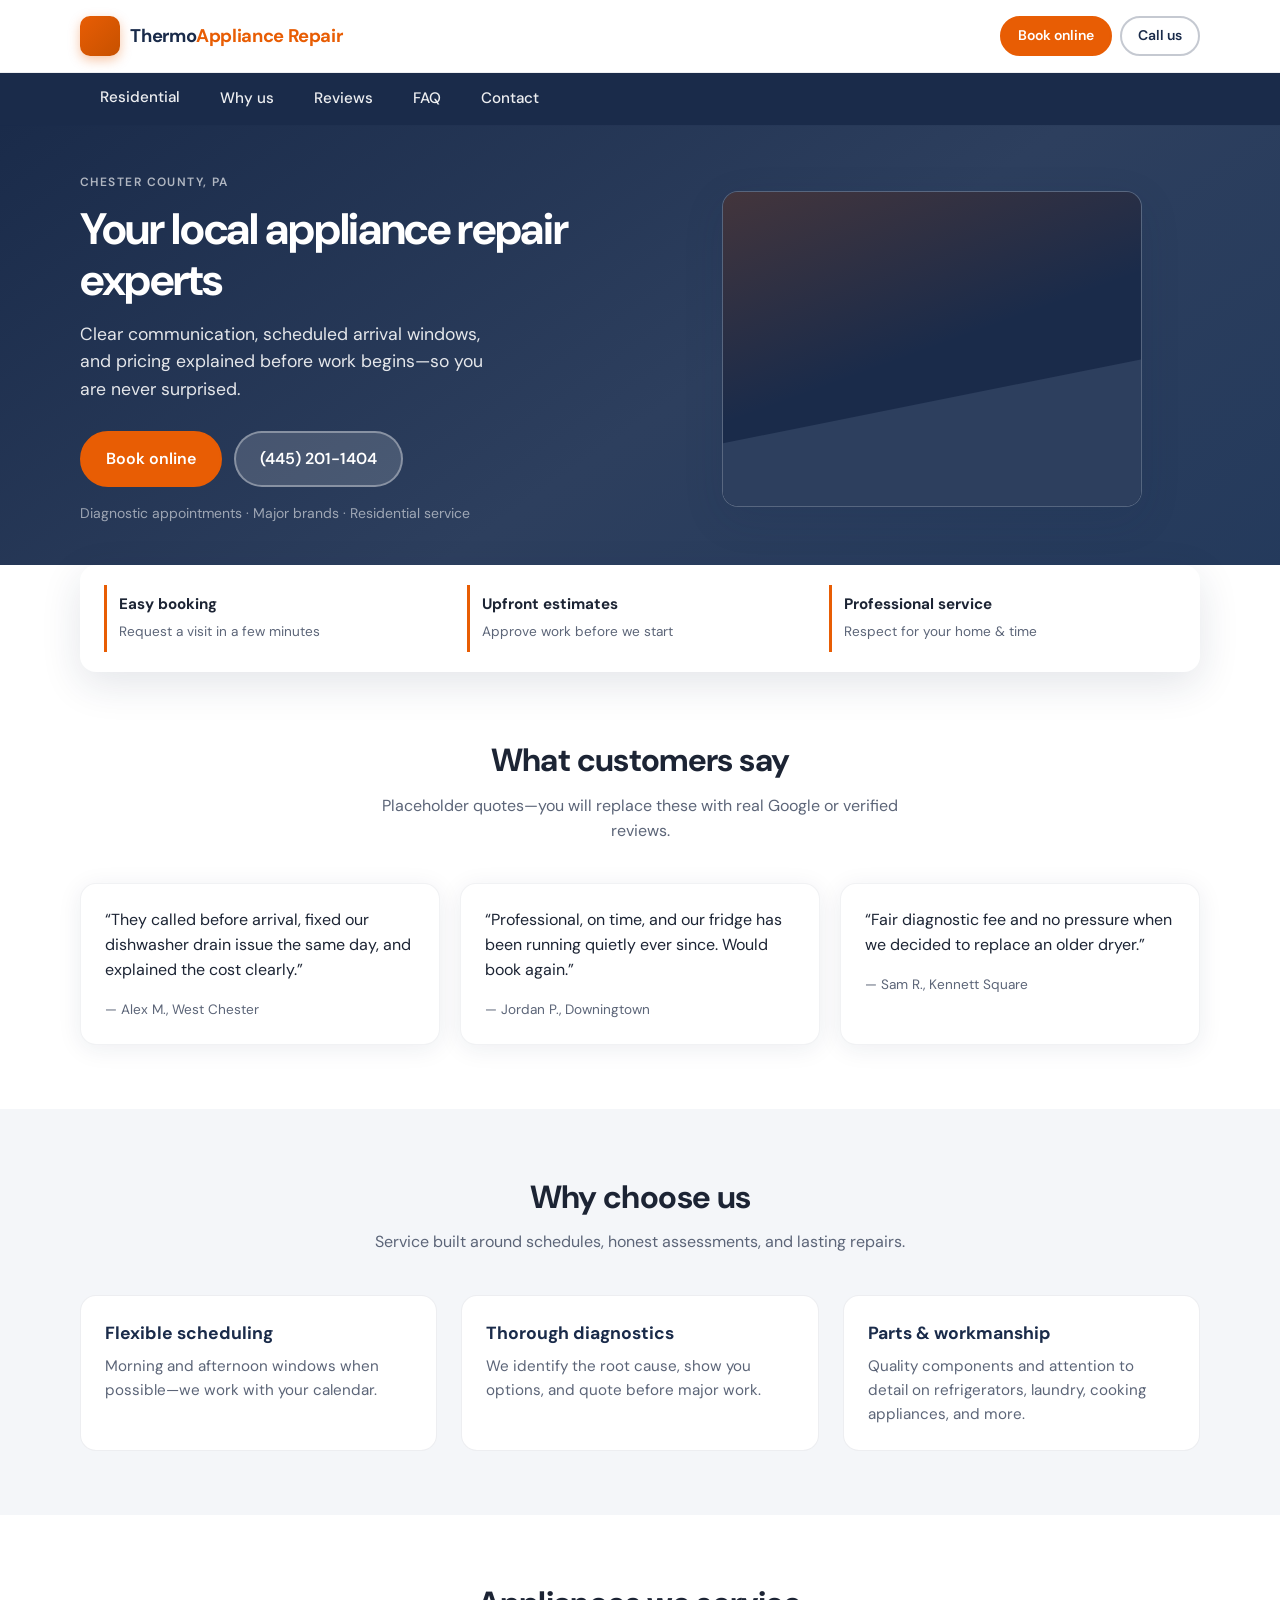
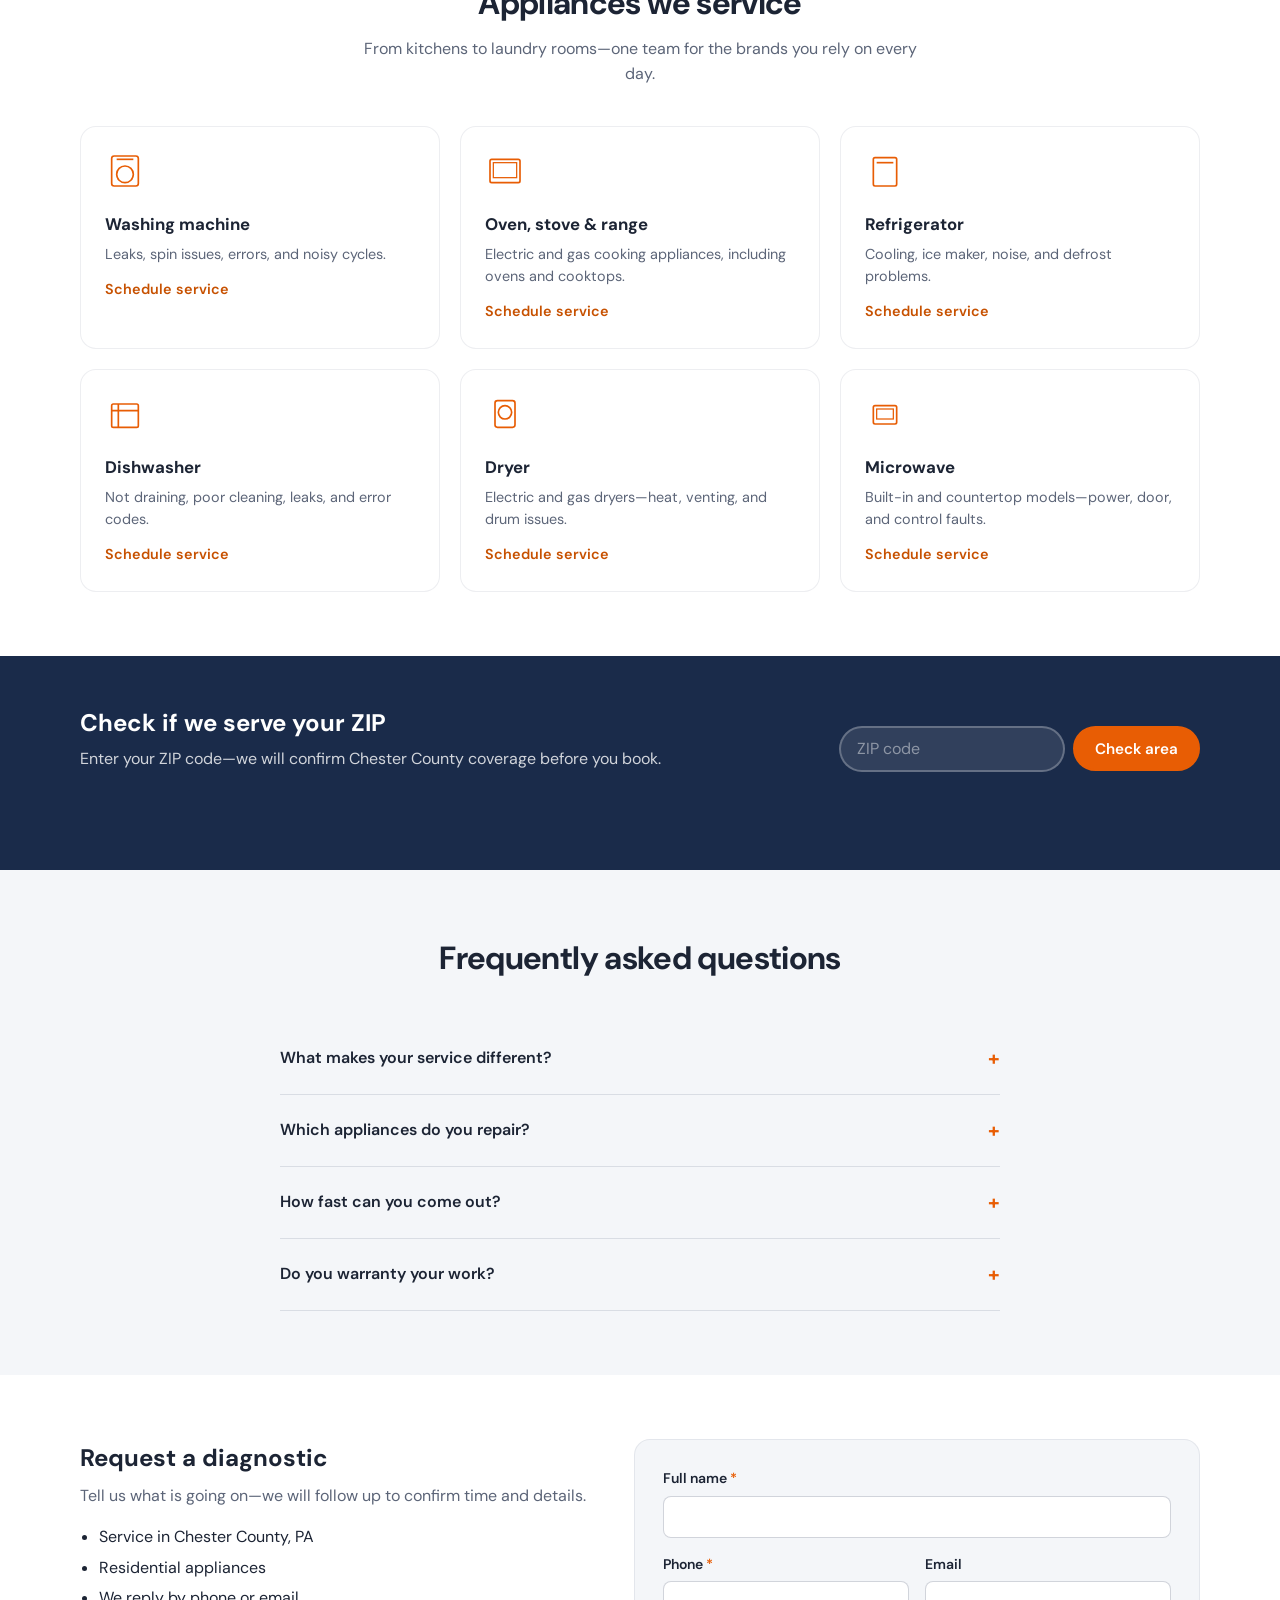
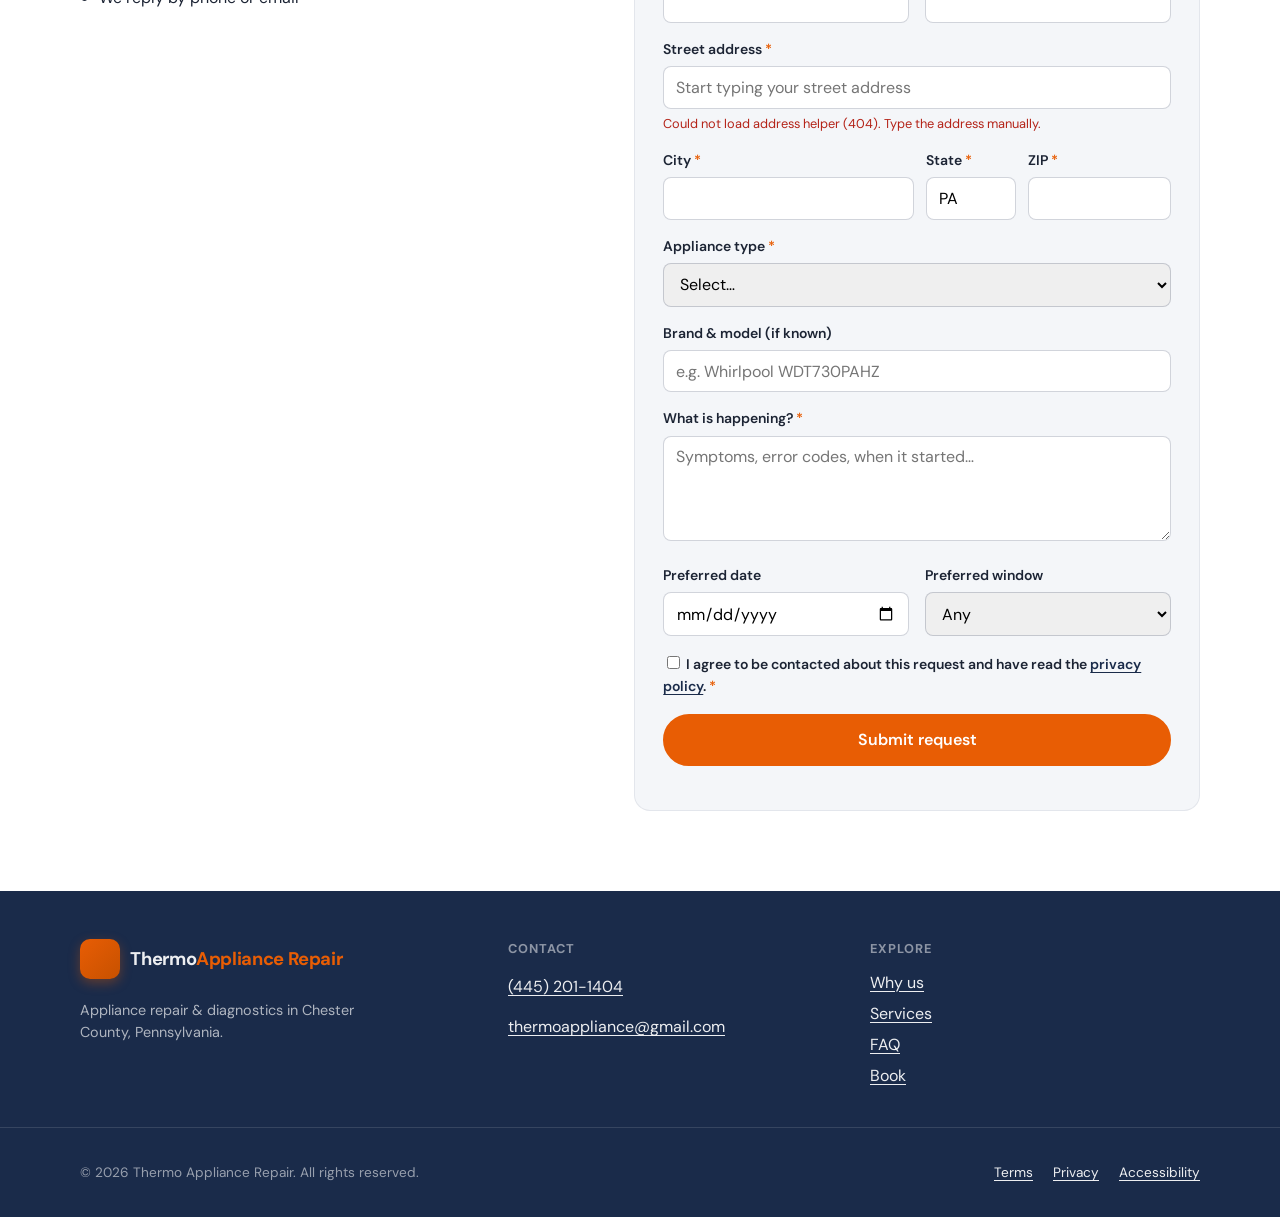
==== index.html @ 51510707 "maps api error" ====
<!DOCTYPE html>
<html lang="en">
<head>
  <meta charset="UTF-8" />
  <meta name="viewport" content="width=device-width, initial-scale=1.0" />
  <title>Thermo Appliance Repair | Chester County, PA</title>
  <meta name="description" content="Thermo Appliance Repair — expert home appliance service in Chester County, Pennsylvania. Schedule diagnostics on your timeline." />
  <link rel="preconnect" href="https://fonts.googleapis.com" />
  <link rel="preconnect" href="https://fonts.gstatic.com" crossorigin />
  <link href="https://fonts.googleapis.com/css2?family=DM+Sans:ital,opsz,wght@0,9..40,400;0,9..40,500;0,9..40,600;0,9..40,700;1,9..40,400&display=swap" rel="stylesheet" />
  <link rel="stylesheet" href="assets/css/styles.css" />
</head>
<body>
  <a class="skip-link" href="#main">Skip to main content</a>
  <a class="skip-link" href="#footer">Skip to footer</a>

  <header class="site-header" id="top">
    <div class="header-bar">
      <div class="container header-bar__inner">
        <a href="#" class="logo" aria-label="Thermo Appliance Repair — Home">
          <span class="logo__mark" aria-hidden="true"></span>
          <span class="logo__text">Thermo<span>Appliance Repair</span></span>
        </a>
        <div class="header-actions">
          <a href="#book" class="btn btn--primary btn--sm">Book online</a>
          <a href="tel:+14452011404" class="btn btn--outline btn--sm header-call">Call us</a>
          <button type="button" class="nav-toggle" aria-expanded="false" aria-controls="site-nav" aria-label="Open menu">
            <span></span><span></span><span></span>
          </button>
        </div>
      </div>
    </div>
    <nav class="site-nav" id="site-nav" aria-label="Primary">
      <div class="container">
        <ul class="nav-list">
          <li class="nav-list__item nav-list__item--has-sub">
            <button type="button" class="nav-link nav-link--button" data-submenu="residential" aria-expanded="false" aria-controls="sub-residential">Residential</button>
            <div class="mega" id="sub-residential" hidden>
              <div class="mega__grid">
                <a href="#services">Refrigerator repair</a>
                <a href="#services">Dishwasher repair</a>
                <a href="#services">Washer repair</a>
                <a href="#services">Electric dryer repair</a>
                <a href="#services">Gas dryer repair</a>
                <a href="#services">Microwave repair</a>
                <a href="#services">Range &amp; oven repair</a>
                <a href="#services">Gas appliance service</a>
              </div>
            </div>
          </li>
          <li><a class="nav-link" href="#why">Why us</a></li>
          <li><a class="nav-link" href="#reviews">Reviews</a></li>
          <li><a class="nav-link" href="#faq">FAQ</a></li>
          <li><a class="nav-link" href="#book">Contact</a></li>
        </ul>
      </div>
    </nav>
  </header>

  <main id="main">
    <section class="hero">
      <div class="container hero__grid">
        <div class="hero__copy">
          <p class="eyebrow">Chester County, PA</p>
          <h1>Your local appliance repair experts</h1>
          <p class="lead">Clear communication, scheduled arrival windows, and pricing explained before work begins—so you are never surprised.</p>
          <div class="hero__ctas">
            <a href="#book" class="btn btn--primary btn--lg">Book online</a>
            <a href="tel:+14452011404" class="btn btn--ghost btn--lg">(445) 201-1404</a>
          </div>
          <p class="hero__note">Diagnostic appointments · Major brands · Residential service</p>
        </div>
        <div class="hero__visual" aria-hidden="true">
          <div class="hero-card">
            <div class="hero-card__img"></div>
          </div>
        </div>
      </div>
    </section>

    <section class="strip">
      <div class="container strip__inner">
        <div class="strip__item">
          <strong>Easy booking</strong>
          <span>Request a visit in a few minutes</span>
        </div>
        <div class="strip__item">
          <strong>Upfront estimates</strong>
          <span>Approve work before we start</span>
        </div>
        <div class="strip__item">
          <strong>Professional service</strong>
          <span>Respect for your home &amp; time</span>
        </div>
      </div>
    </section>

    <section class="section" id="reviews">
      <div class="container">
        <div class="section-head">
          <h2>What customers say</h2>
          <p>Placeholder quotes—you will replace these with real Google or verified reviews.</p>
        </div>
        <div class="reviews-grid">
          <blockquote class="review-card">
            <p>“They called before arrival, fixed our dishwasher drain issue the same day, and explained the cost clearly.”</p>
            <footer>— Alex M., West Chester</footer>
          </blockquote>
          <blockquote class="review-card">
            <p>“Professional, on time, and our fridge has been running quietly ever since. Would book again.”</p>
            <footer>— Jordan P., Downingtown</footer>
          </blockquote>
          <blockquote class="review-card">
            <p>“Fair diagnostic fee and no pressure when we decided to replace an older dryer.”</p>
            <footer>— Sam R., Kennett Square</footer>
          </blockquote>
        </div>
      </div>
    </section>

    <section class="section section--alt" id="why">
      <div class="container">
        <div class="section-head">
          <h2>Why choose us</h2>
          <p>Service built around schedules, honest assessments, and lasting repairs.</p>
        </div>
        <ul class="feature-list">
          <li>
            <h3>Flexible scheduling</h3>
            <p>Morning and afternoon windows when possible—we work with your calendar.</p>
          </li>
          <li>
            <h3>Thorough diagnostics</h3>
            <p>We identify the root cause, show you options, and quote before major work.</p>
          </li>
          <li>
            <h3>Parts &amp; workmanship</h3>
            <p>Quality components and attention to detail on refrigerators, laundry, cooking appliances, and more.</p>
          </li>
        </ul>
      </div>
    </section>

    <section class="section" id="services">
      <div class="container">
        <div class="section-head">
          <h2>Appliances we service</h2>
          <p>From kitchens to laundry rooms—one team for the brands you rely on every day.</p>
        </div>
        <div class="service-grid">
          <article class="service-card">
            <div class="service-card__icon" aria-hidden="true">
              <svg viewBox="0 0 48 48" width="40" height="40"><rect x="8" y="6" width="32" height="36" rx="3" fill="none" stroke="currentColor" stroke-width="2"/><circle cx="24" cy="28" r="10" fill="none" stroke="currentColor" stroke-width="2"/><line x1="14" y1="10" x2="34" y2="10" stroke="currentColor" stroke-width="2"/></svg>
            </div>
            <h3>Washing machine</h3>
            <p>Leaks, spin issues, errors, and noisy cycles.</p>
            <a href="#book" class="text-link">Schedule service</a>
          </article>
          <article class="service-card">
            <div class="service-card__icon" aria-hidden="true">
              <svg viewBox="0 0 48 48" width="40" height="40"><rect x="6" y="10" width="36" height="28" rx="2" fill="none" stroke="currentColor" stroke-width="2"/><rect x="10" y="14" width="28" height="18" fill="none" stroke="currentColor" stroke-width="1.5"/></svg>
            </div>
            <h3>Oven, stove &amp; range</h3>
            <p>Electric and gas cooking appliances, including ovens and cooktops.</p>
            <a href="#book" class="text-link">Schedule service</a>
          </article>
          <article class="service-card">
            <div class="service-card__icon" aria-hidden="true">
              <svg viewBox="0 0 48 48" width="40" height="40"><rect x="10" y="8" width="28" height="34" rx="2" fill="none" stroke="currentColor" stroke-width="2"/><line x1="14" y1="14" x2="34" y2="14" stroke="currentColor" stroke-width="2"/></svg>
            </div>
            <h3>Refrigerator</h3>
            <p>Cooling, ice maker, noise, and defrost problems.</p>
            <a href="#book" class="text-link">Schedule service</a>
          </article>
          <article class="service-card">
            <div class="service-card__icon" aria-hidden="true">
              <svg viewBox="0 0 48 48" width="40" height="40"><rect x="8" y="12" width="32" height="28" rx="2" fill="none" stroke="currentColor" stroke-width="2"/><path d="M8 20h32M16 12v28" fill="none" stroke="currentColor" stroke-width="2"/></svg>
            </div>
            <h3>Dishwasher</h3>
            <p>Not draining, poor cleaning, leaks, and error codes.</p>
            <a href="#book" class="text-link">Schedule service</a>
          </article>
          <article class="service-card">
            <div class="service-card__icon" aria-hidden="true">
              <svg viewBox="0 0 48 48" width="40" height="40"><rect x="12" y="8" width="24" height="32" rx="3" fill="none" stroke="currentColor" stroke-width="2"/><circle cx="24" cy="22" r="8" fill="none" stroke="currentColor" stroke-width="2"/></svg>
            </div>
            <h3>Dryer</h3>
            <p>Electric and gas dryers—heat, venting, and drum issues.</p>
            <a href="#book" class="text-link">Schedule service</a>
          </article>
          <article class="service-card">
            <div class="service-card__icon" aria-hidden="true">
              <svg viewBox="0 0 48 48" width="40" height="40"><rect x="10" y="14" width="28" height="22" rx="2" fill="none" stroke="currentColor" stroke-width="2"/><rect x="14" y="18" width="20" height="12" fill="none" stroke="currentColor" stroke-width="1.5"/></svg>
            </div>
            <h3>Microwave</h3>
            <p>Built-in and countertop models—power, door, and control faults.</p>
            <a href="#book" class="text-link">Schedule service</a>
          </article>
        </div>
      </div>
    </section>

    <section class="section section--cta">
      <div class="container cta-locator">
        <div>
          <h2>Check if we serve your ZIP</h2>
          <p>Enter your ZIP code—we will confirm Chester County coverage before you book.</p>
        </div>
        <form class="zip-form" id="zip-form" action="#" method="get">
          <label class="visually-hidden" for="zip-input">ZIP code</label>
          <input type="text" id="zip-input" name="zip" inputmode="numeric" pattern="[0-9]{5}" maxlength="5" placeholder="ZIP code" class="zip-form__input" />
          <button type="submit" class="btn btn--primary">Check area</button>
        </form>
        <p class="zip-form__msg" id="zip-msg" role="status" aria-live="polite"></p>
      </div>
    </section>

    <section class="section section--alt" id="faq">
      <div class="container container--narrow">
        <div class="section-head">
          <h2>Frequently asked questions</h2>
        </div>
        <div class="faq" id="faq-list">
          <details class="faq__item">
            <summary>What makes your service different?</summary>
            <p>We focus on punctuality, clear estimates, and leaving work areas tidy. You will know what we found and what it costs before we proceed.</p>
          </details>
          <details class="faq__item">
            <summary>Which appliances do you repair?</summary>
            <p>Major residential appliances including refrigerators, dishwashers, washers, electric and gas dryers, microwaves, and electric and gas ranges and ovens.</p>
          </details>
          <details class="faq__item">
            <summary>How fast can you come out?</summary>
            <p>Availability varies by season and route. Request a slot online or call—we will offer the next openings in Chester County.</p>
          </details>
          <details class="faq__item">
            <summary>Do you warranty your work?</summary>
            <p>Replace this with your real warranty terms for labor and parts.</p>
          </details>
        </div>
      </div>
    </section>

    <section class="section section--book" id="book">
      <div class="container">
        <div class="book-grid">
          <div>
            <h2>Request a diagnostic</h2>
            <p>Tell us what is going on—we will follow up to confirm time and details.</p>
            <ul class="check-list">
              <li>Service in Chester County, PA</li>
              <li>Residential appliances</li>
              <li>We reply by phone or email</li>
            </ul>
          </div>
          <form class="book-form" id="book-form" action="#" method="post">
            <div class="form-row">
              <label for="bf-name">Full name <span class="req">*</span></label>
              <input id="bf-name" name="name" type="text" required autocomplete="name" />
            </div>
            <div class="form-row form-row--half">
              <div>
                <label for="bf-phone">Phone <span class="req">*</span></label>
                <input id="bf-phone" name="phone" type="tel" required autocomplete="tel" />
              </div>
              <div>
                <label for="bf-email">Email</label>
                <input id="bf-email" name="email" type="email" autocomplete="email" />
              </div>
            </div>
            <div class="form-row">
              <label for="bf-address">Street address <span class="req">*</span></label>
              <input id="bf-address" name="address" type="text" required autocomplete="street-address" placeholder="Start typing your street address" />
              <p class="form-hint" id="bf-address-hint" role="status" aria-live="polite"></p>
            </div>
            <div class="form-row form-row--third">
              <div>
                <label for="bf-city">City <span class="req">*</span></label>
                <input id="bf-city" name="city" type="text" required autocomplete="address-level2" />
              </div>
              <div>
                <label for="bf-state">State <span class="req">*</span></label>
                <input id="bf-state" name="state" type="text" value="PA" required autocomplete="address-level1" />
              </div>
              <div>
                <label for="bf-zip">ZIP <span class="req">*</span></label>
                <input id="bf-zip" name="zip" type="text" inputmode="numeric" pattern="[0-9]{5}" maxlength="5" required autocomplete="postal-code" />
              </div>
            </div>
            <div class="form-row">
              <label for="bf-appliance">Appliance type <span class="req">*</span></label>
              <select id="bf-appliance" name="appliance" required>
                <option value="">Select…</option>
                <option>Refrigerator</option>
                <option>Dishwasher</option>
                <option>Washing machine</option>
                <option>Electric dryer</option>
                <option>Gas dryer</option>
                <option>Electric range / oven</option>
                <option>Gas range / oven</option>
                <option>Microwave</option>
                <option>Other</option>
              </select>
            </div>
            <div class="form-row">
              <label for="bf-brand">Brand &amp; model (if known)</label>
              <input id="bf-brand" name="brand_model" type="text" placeholder="e.g. Whirlpool WDT730PAHZ" />
            </div>
            <div class="form-row">
              <label for="bf-issue">What is happening? <span class="req">*</span></label>
              <textarea id="bf-issue" name="issue" rows="4" required placeholder="Symptoms, error codes, when it started…"></textarea>
            </div>
            <div class="form-row form-row--half">
              <div>
                <label for="bf-date">Preferred date</label>
                <input id="bf-date" name="preferred_date" type="date" />
              </div>
              <div>
                <label for="bf-window">Preferred window</label>
                <select id="bf-window" name="window">
                  <option value="">Any</option>
                  <option>Morning</option>
                  <option>Afternoon</option>
                  <option>Evening</option>
                </select>
              </div>
            </div>
            <div class="form-row">
              <label class="checkbox">
                <input type="checkbox" name="privacy" required />
                <span>I agree to be contacted about this request and have read the <a href="privacy.html">privacy policy</a>. <span class="req">*</span></span>
              </label>
            </div>
            <button type="submit" class="btn btn--primary btn--lg btn--block">Submit request</button>
            <p class="form-note" id="book-msg" role="status" aria-live="polite"></p>
          </form>
        </div>
      </div>
    </section>
  </main>

  <footer class="site-footer" id="footer">
    <div class="container footer__grid">
      <div>
        <a href="#top" class="logo logo--footer" aria-label="Thermo Appliance Repair — Home">
          <span class="logo__mark" aria-hidden="true"></span>
          <span class="logo__text">Thermo<span>Appliance Repair</span></span>
        </a>
        <p class="footer__tag">Appliance repair &amp; diagnostics in Chester County, Pennsylvania.</p>
      </div>
      <div>
        <h3 class="footer__title">Contact</h3>
        <p><a href="tel:+14452011404">(445) 201-1404</a></p>
        <p><a href="mailto:thermoappliance@gmail.com">thermoappliance@gmail.com</a></p>
      </div>
      <div>
        <h3 class="footer__title">Explore</h3>
        <ul class="footer__links">
          <li><a href="#why">Why us</a></li>
          <li><a href="#services">Services</a></li>
          <li><a href="#faq">FAQ</a></li>
          <li><a href="#book">Book</a></li>
        </ul>
      </div>
    </div>
    <div class="footer__legal">
      <div class="container footer__legal-inner">
        <p>&copy; <span id="year"></span> Thermo Appliance Repair. All rights reserved.</p>
        <ul class="footer__legal-links">
          <li><a href="terms.html">Terms</a></li>
          <li><a href="privacy.html">Privacy</a></li>
          <li><a href="#">Accessibility</a></li>
        </ul>
      </div>
    </div>
  </footer>

  <div class="modal" id="zip-modal" hidden aria-modal="true" role="dialog" aria-labelledby="zip-modal-title">
    <div class="modal__backdrop" data-close-modal></div>
    <div class="modal__panel">
      <button type="button" class="modal__close" data-close-modal aria-label="Close">&times;</button>
      <h2 id="zip-modal-title">Service area</h2>
      <p id="zip-modal-body">We currently prioritize Chester County, PA. Replace this copy with your exact towns and ZIP list.</p>
      <button type="button" class="btn btn--primary" data-close-modal>OK</button>
    </div>
  </div>

  <script src="assets/js/main.js"></script>
</body>
</html>
---- assets/css/styles.css ----
/* Thermo Appliance Repair — layout inspired by common franchise repair sites; original styling */

:root {
  --color-orange: #e85d04;
  --color-orange-dark: #c75100;
  --color-navy: #1a2b4a;
  --color-navy-light: #2d3f5e;
  --color-bg: #f4f6f9;
  --color-white: #ffffff;
  --color-text: #1c2434;
  --color-muted: #5c6578;
  --font: "DM Sans", system-ui, -apple-system, Segoe UI, Roboto, sans-serif;
  --radius: 10px;
  --radius-lg: 16px;
  --shadow: 0 12px 40px rgba(26, 43, 74, 0.12);
  --header-h: 72px;
}

*,
*::before,
*::after {
  box-sizing: border-box;
}

html {
  scroll-behavior: smooth;
}

body {
  margin: 0;
  font-family: var(--font);
  font-size: 1rem;
  line-height: 1.55;
  color: var(--color-text);
  background: var(--color-white);
}

img {
  max-width: 100%;
  height: auto;
  display: block;
}

a {
  color: var(--color-navy);
  text-decoration-thickness: 1px;
  text-underline-offset: 3px;
}

a:hover {
  color: var(--color-orange);
}

.skip-link {
  position: absolute;
  left: -9999px;
  top: 0;
  z-index: 10000;
  padding: 0.75rem 1rem;
  background: var(--color-navy);
  color: var(--color-white);
}

.skip-link:focus {
  left: 0;
}

.visually-hidden {
  position: absolute;
  width: 1px;
  height: 1px;
  padding: 0;
  margin: -1px;
  overflow: hidden;
  clip: rect(0, 0, 0, 0);
  white-space: nowrap;
  border: 0;
}

.container {
  width: min(1120px, 100% - 2rem);
  margin-inline: auto;
}

.container--narrow {
  width: min(720px, 100% - 2rem);
}

/* Header */
.site-header {
  position: sticky;
  top: 0;
  z-index: 100;
  background: var(--color-white);
  box-shadow: 0 1px 0 rgba(26, 43, 74, 0.08);
}

.header-bar {
  border-bottom: 1px solid rgba(26, 43, 74, 0.08);
}

.header-bar__inner {
  display: flex;
  align-items: center;
  justify-content: space-between;
  min-height: var(--header-h);
  gap: 1rem;
}

.logo {
  display: inline-flex;
  align-items: center;
  gap: 0.65rem;
  text-decoration: none;
  color: var(--color-navy);
  font-weight: 700;
  font-size: 1.15rem;
  letter-spacing: -0.02em;
}

.logo:hover {
  color: var(--color-navy);
}

.logo__mark {
  width: 40px;
  height: 40px;
  border-radius: 10px;
  background: linear-gradient(135deg, var(--color-orange) 0%, var(--color-orange-dark) 100%);
  box-shadow: 0 4px 12px rgba(232, 93, 4, 0.35);
}

.logo__text span {
  color: var(--color-orange);
}

.header-actions {
  display: flex;
  align-items: center;
  gap: 0.5rem;
}

.nav-toggle {
  display: none;
  flex-direction: column;
  justify-content: center;
  gap: 6px;
  width: 44px;
  height: 44px;
  padding: 0;
  border: none;
  background: transparent;
  cursor: pointer;
}

.nav-toggle span {
  display: block;
  height: 3px;
  width: 22px;
  background: var(--color-navy);
  border-radius: 2px;
}

.site-nav {
  background: var(--color-navy);
}

.nav-list {
  list-style: none;
  margin: 0;
  padding: 0;
  display: flex;
  flex-wrap: wrap;
  align-items: stretch;
  gap: 0;
}

.nav-list__item {
  position: relative;
}

.nav-link {
  display: block;
  padding: 0.9rem 1.25rem;
  color: rgba(255, 255, 255, 0.92);
  text-decoration: none;
  font-weight: 500;
  font-size: 0.95rem;
  border: none;
  background: none;
  cursor: pointer;
  font-family: inherit;
}

.nav-link:hover,
.nav-link:focus-visible {
  color: var(--color-white);
  background: rgba(255, 255, 255, 0.08);
}

.nav-link--button {
  width: 100%;
  text-align: left;
}

.mega {
  position: absolute;
  left: 0;
  top: 100%;
  min-width: 280px;
  background: var(--color-white);
  box-shadow: var(--shadow);
  border-radius: 0 0 var(--radius) var(--radius);
  padding: 1rem;
  z-index: 50;
}

.mega__grid {
  display: grid;
  gap: 0.35rem;
}

.mega__grid a {
  display: block;
  padding: 0.5rem 0.65rem;
  border-radius: 6px;
  color: var(--color-text);
  text-decoration: none;
  font-size: 0.9rem;
}

.mega__grid a:hover {
  background: var(--color-bg);
  color: var(--color-orange-dark);
}

/* Buttons */
.btn {
  display: inline-flex;
  align-items: center;
  justify-content: center;
  gap: 0.5rem;
  padding: 0.65rem 1.25rem;
  font-family: inherit;
  font-weight: 600;
  font-size: 0.95rem;
  border-radius: 999px;
  border: 2px solid transparent;
  cursor: pointer;
  text-decoration: none;
  transition: background 0.15s, color 0.15s, border-color 0.15s, transform 0.1s;
}

.btn:active {
  transform: scale(0.98);
}

.btn--sm {
  padding: 0.45rem 1rem;
  font-size: 0.875rem;
}

.btn--lg {
  padding: 0.85rem 1.5rem;
  font-size: 1rem;
}

.btn--primary {
  background: var(--color-orange);
  color: var(--color-white);
  border-color: var(--color-orange);
}

.btn--primary:hover {
  background: var(--color-orange-dark);
  border-color: var(--color-orange-dark);
  color: var(--color-white);
}

.btn--outline {
  background: transparent;
  color: var(--color-navy);
  border-color: rgba(26, 43, 74, 0.25);
}

.btn--outline:hover {
  border-color: var(--color-navy);
  color: var(--color-navy);
}

.btn--ghost {
  background: rgba(255, 255, 255, 0.15);
  color: var(--color-white);
  border-color: rgba(255, 255, 255, 0.35);
}

.btn--ghost:hover {
  background: rgba(255, 255, 255, 0.25);
  color: var(--color-white);
}

.btn--block {
  width: 100%;
}

/* Hero */
.hero {
  background: linear-gradient(145deg, var(--color-navy) 0%, var(--color-navy-light) 55%, #243a5c 100%);
  color: var(--color-white);
  padding: 3rem 0 4rem;
  overflow: hidden;
}

.hero__grid {
  display: grid;
  grid-template-columns: 1fr 1fr;
  gap: 3rem;
  align-items: center;
}

@media (max-width: 900px) {
  .hero__grid {
    grid-template-columns: 1fr;
  }
}

.eyebrow {
  text-transform: uppercase;
  letter-spacing: 0.12em;
  font-size: 0.75rem;
  font-weight: 600;
  color: rgba(255, 255, 255, 0.65);
  margin: 0 0 0.75rem;
}

.hero h1 {
  margin: 0 0 1rem;
  font-size: clamp(2rem, 4vw, 2.75rem);
  line-height: 1.15;
  letter-spacing: -0.03em;
}

.lead {
  font-size: 1.1rem;
  color: rgba(255, 255, 255, 0.88);
  margin: 0 0 1.75rem;
  max-width: 36ch;
}

.hero__ctas {
  display: flex;
  flex-wrap: wrap;
  gap: 0.75rem;
  margin-bottom: 1rem;
}

.hero__note {
  font-size: 0.875rem;
  color: rgba(255, 255, 255, 0.55);
  margin: 0;
}

.hero__visual {
  display: flex;
  justify-content: center;
}

.hero-card {
  width: 100%;
  max-width: 420px;
  background: rgba(255, 255, 255, 0.08);
  border: 1px solid rgba(255, 255, 255, 0.15);
  border-radius: var(--radius-lg);
  overflow: hidden;
  box-shadow: var(--shadow);
}

.hero-card__img {
  aspect-ratio: 4 / 3;
  background:
    linear-gradient(160deg, rgba(232, 93, 4, 0.2) 0%, transparent 50%),
    url("data:image/svg+xml,%3Csvg xmlns='http://www.w3.org/2000/svg' viewBox='0 0 100 100'%3E%3Crect fill='%231a2b4a' width='100' height='100'/%3E%3Cpath fill='%232d3f5e' d='M0 60 L100 40 L100 100 L0 100 Z'/%3E%3C/svg%3E");
  background-size: cover;
}

/* Strip */
.strip {
  background: var(--color-white);
  margin-top: -1.5rem;
  position: relative;
  z-index: 2;
}

.strip__inner {
  display: grid;
  grid-template-columns: repeat(3, 1fr);
  gap: 1rem;
  background: var(--color-white);
  border-radius: var(--radius-lg);
  box-shadow: var(--shadow);
  padding: 1.25rem 1.5rem;
}

@media (max-width: 700px) {
  .strip__inner {
    grid-template-columns: 1fr;
  }
}

.strip__item {
  padding: 0.5rem 0.75rem;
  border-left: 3px solid var(--color-orange);
}

.strip__item strong {
  display: block;
  font-size: 0.95rem;
  margin-bottom: 0.2rem;
}

.strip__item span {
  font-size: 0.85rem;
  color: var(--color-muted);
}

/* Sections */
.section {
  padding: 4rem 0;
}

.section--alt {
  background: var(--color-bg);
}

.section--cta {
  background: var(--color-navy);
  color: var(--color-white);
  padding: 3rem 0;
}

.section--cta h2 {
  color: var(--color-white);
}

.section--cta p {
  color: rgba(255, 255, 255, 0.8);
}

.section--book {
  padding-bottom: 5rem;
}

.section-head {
  text-align: center;
  max-width: 560px;
  margin: 0 auto 2.5rem;
}

.section-head h2 {
  margin: 0 0 0.5rem;
  font-size: clamp(1.5rem, 3vw, 2rem);
  letter-spacing: -0.02em;
}

.section-head p {
  margin: 0;
  color: var(--color-muted);
}

/* Reviews */
.reviews-grid {
  display: grid;
  grid-template-columns: repeat(3, 1fr);
  gap: 1.25rem;
}

@media (max-width: 900px) {
  .reviews-grid {
    grid-template-columns: 1fr;
  }
}

.review-card {
  margin: 0;
  padding: 1.5rem;
  background: var(--color-white);
  border-radius: var(--radius-lg);
  box-shadow: 0 4px 24px rgba(26, 43, 74, 0.08);
  border: 1px solid rgba(26, 43, 74, 0.06);
}

.review-card p {
  margin: 0 0 1rem;
  font-size: 1rem;
}

.review-card footer {
  font-size: 0.85rem;
  color: var(--color-muted);
}

/* Features */
.feature-list {
  list-style: none;
  margin: 0;
  padding: 0;
  display: grid;
  grid-template-columns: repeat(3, 1fr);
  gap: 1.5rem;
}

@media (max-width: 800px) {
  .feature-list {
    grid-template-columns: 1fr;
  }
}

.feature-list li {
  padding: 1.5rem;
  background: var(--color-white);
  border-radius: var(--radius-lg);
  border: 1px solid rgba(26, 43, 74, 0.08);
}

.feature-list h3 {
  margin: 0 0 0.5rem;
  font-size: 1.1rem;
  color: var(--color-navy);
}

.feature-list p {
  margin: 0;
  color: var(--color-muted);
  font-size: 0.95rem;
}

/* Services */
.service-grid {
  display: grid;
  grid-template-columns: repeat(3, 1fr);
  gap: 1.25rem;
}

@media (max-width: 900px) {
  .service-grid {
    grid-template-columns: repeat(2, 1fr);
  }
}

@media (max-width: 520px) {
  .service-grid {
    grid-template-columns: 1fr;
  }
}

.service-card {
  padding: 1.5rem;
  border-radius: var(--radius-lg);
  background: var(--color-white);
  border: 1px solid rgba(26, 43, 74, 0.08);
  transition: box-shadow 0.2s, border-color 0.2s;
}

.service-card:hover {
  box-shadow: var(--shadow);
  border-color: rgba(232, 93, 4, 0.35);
}

.service-card__icon {
  color: var(--color-orange);
  margin-bottom: 0.75rem;
}

.service-card h3 {
  margin: 0 0 0.35rem;
  font-size: 1.05rem;
}

.service-card p {
  margin: 0 0 0.75rem;
  font-size: 0.9rem;
  color: var(--color-muted);
}

.text-link {
  font-weight: 600;
  font-size: 0.9rem;
  color: var(--color-orange-dark);
  text-decoration: none;
}

.text-link:hover {
  text-decoration: underline;
}

/* ZIP CTA */
.cta-locator {
  display: grid;
  grid-template-columns: 1fr auto;
  gap: 1.5rem;
  align-items: end;
}

@media (max-width: 700px) {
  .cta-locator {
    grid-template-columns: 1fr;
  }
}

.cta-locator h2 {
  margin: 0 0 0.35rem;
}

.cta-locator > div > p {
  margin: 0;
}

.zip-form {
  display: flex;
  flex-wrap: wrap;
  gap: 0.5rem;
  align-items: center;
}

.zip-form__input {
  padding: 0.65rem 1rem;
  border-radius: 999px;
  border: 2px solid rgba(255, 255, 255, 0.25);
  background: rgba(255, 255, 255, 0.1);
  color: var(--color-white);
  font-family: inherit;
  font-size: 1rem;
  min-width: 140px;
}

.zip-form__input::placeholder {
  color: rgba(255, 255, 255, 0.45);
}

.zip-form__input:focus {
  outline: 2px solid var(--color-orange);
  outline-offset: 2px;
  border-color: transparent;
}

.zip-form__msg {
  grid-column: 1 / -1;
  margin: 0.5rem 0 0;
  font-size: 0.9rem;
  color: rgba(255, 255, 255, 0.85);
  min-height: 1.25em;
}

/* FAQ */
.faq__item {
  border-bottom: 1px solid rgba(26, 43, 74, 0.12);
  padding: 0.5rem 0;
}

.faq__item summary {
  cursor: pointer;
  font-weight: 600;
  padding: 0.75rem 0;
  list-style: none;
  display: flex;
  align-items: center;
  justify-content: space-between;
  gap: 1rem;
}

.faq__item summary::-webkit-details-marker {
  display: none;
}

.faq__item summary::after {
  content: "+";
  font-size: 1.25rem;
  color: var(--color-orange);
  font-weight: 700;
}

.faq__item[open] summary::after {
  content: "−";
}

.faq__item p {
  margin: 0 0 1rem;
  color: var(--color-muted);
  font-size: 0.95rem;
}

/* Booking form */
.book-grid {
  display: grid;
  grid-template-columns: 1fr 1.1fr;
  gap: 2.5rem;
  align-items: start;
}

@media (max-width: 900px) {
  .book-grid {
    grid-template-columns: 1fr;
  }
}

.book-grid h2 {
  margin: 0 0 0.5rem;
}

.book-grid > div > p {
  color: var(--color-muted);
  margin: 0 0 1rem;
}

.check-list {
  margin: 0;
  padding-left: 1.2rem;
  color: var(--color-text);
}

.check-list li {
  margin-bottom: 0.35rem;
}

.book-form {
  background: var(--color-bg);
  padding: 1.75rem;
  border-radius: var(--radius-lg);
  border: 1px solid rgba(26, 43, 74, 0.08);
}

.form-row {
  margin-bottom: 1rem;
}

.form-row label {
  display: block;
  font-weight: 600;
  font-size: 0.875rem;
  margin-bottom: 0.35rem;
}

.req {
  color: var(--color-orange);
}

.book-form input,
.book-form select,
.book-form textarea {
  width: 100%;
  padding: 0.6rem 0.75rem;
  border-radius: 8px;
  border: 1px solid rgba(26, 43, 74, 0.2);
  font-family: inherit;
  font-size: 1rem;
}

.book-form input:focus,
.book-form select:focus,
.book-form textarea:focus {
  outline: 2px solid var(--color-orange);
  outline-offset: 1px;
  border-color: transparent;
}

.form-row--half {
  display: grid;
  grid-template-columns: 1fr 1fr;
  gap: 1rem;
}

.form-row--third {
  display: grid;
  grid-template-columns: 1.4fr 0.5fr 0.8fr;
  gap: 0.75rem;
}

@media (max-width: 600px) {
  .form-row--half,
  .form-row--third {
    grid-template-columns: 1fr;
  }
}

.checkbox {
  display: flex;
  gap: 0.5rem;
  align-items: flex-start;
  font-weight: 400;
  cursor: pointer;
}

.checkbox input {
  width: auto;
  margin-top: 0.25rem;
}

.form-note {
  margin: 1rem 0 0;
  font-size: 0.9rem;
  color: var(--color-muted);
}


.form-note[data-state="success"] {
  color: #1b6e3c;
}

.form-note[data-state="error"] {
  color: #b42318;
}

.form-hint {
  margin: 0.35rem 0 0;
  font-size: 0.8rem;
  color: var(--color-muted);
  max-width: 42ch;
}

.form-hint.is-error {
  color: #b42318;
}

/* Google Places Autocomplete dropdown above modals */
.pac-container {
  z-index: 10050 !important;
}

/* Footer */
.site-footer {
  background: var(--color-navy);
  color: rgba(255, 255, 255, 0.85);
  padding-top: 3rem;
}

.site-footer a {
  color: rgba(255, 255, 255, 0.92);
}

.site-footer a:hover {
  color: var(--color-white);
}

.logo--footer {
  color: var(--color-white);
}

.logo--footer:hover {
  color: var(--color-white);
}

.footer__grid {
  display: grid;
  grid-template-columns: 1.2fr 1fr 1fr;
  gap: 2rem;
  padding-bottom: 2rem;
}

@media (max-width: 700px) {
  .footer__grid {
    grid-template-columns: 1fr;
  }
}

.footer__tag {
  margin: 0.75rem 0 0;
  font-size: 0.9rem;
  color: rgba(255, 255, 255, 0.65);
  max-width: 280px;
}

.footer__title {
  font-size: 0.8rem;
  text-transform: uppercase;
  letter-spacing: 0.08em;
  color: rgba(255, 255, 255, 0.5);
  margin: 0 0 0.75rem;
}

.footer__links {
  list-style: none;
  margin: 0;
  padding: 0;
}

.footer__links li {
  margin-bottom: 0.4rem;
}

.footer__legal {
  border-top: 1px solid rgba(255, 255, 255, 0.12);
  padding: 1.25rem 0;
}

.footer__legal-inner {
  display: flex;
  flex-wrap: wrap;
  align-items: center;
  justify-content: space-between;
  gap: 1rem;
  font-size: 0.85rem;
  color: rgba(255, 255, 255, 0.55);
}

.footer__legal-links {
  list-style: none;
  margin: 0;
  padding: 0;
  display: flex;
  gap: 1.25rem;
}

/* Modal */
.modal {
  position: fixed;
  inset: 0;
  z-index: 2000;
  display: grid;
  place-items: center;
  padding: 1rem;
}

.modal[hidden] {
  display: none;
}

.modal__backdrop {
  position: absolute;
  inset: 0;
  background: rgba(10, 15, 25, 0.55);
}

.modal__panel {
  position: relative;
  background: var(--color-white);
  padding: 2rem;
  border-radius: var(--radius-lg);
  max-width: 420px;
  width: 100%;
  box-shadow: var(--shadow);
}

.modal__panel h2 {
  margin-top: 0;
}

.modal__close {
  position: absolute;
  top: 0.75rem;
  right: 0.75rem;
  border: none;
  background: none;
  font-size: 1.5rem;
  line-height: 1;
  cursor: pointer;
  color: var(--color-muted);
}

/* Mobile nav */
@media (max-width: 900px) {
  .nav-toggle {
    display: flex;
  }

  .header-call {
    display: none;
  }

  .site-nav {
    display: none;
    border-top: 1px solid rgba(255, 255, 255, 0.1);
  }

  .site-nav.is-open {
    display: block;
  }

  .nav-list {
    flex-direction: column;
  }

  .mega {
    position: static;
    box-shadow: none;
    border-radius: 0;
    background: rgba(0, 0, 0, 0.2);
    margin: 0 -1rem;
    padding: 0.5rem 1rem 1rem;
  }

  .mega__grid a {
    color: rgba(255, 255, 255, 0.9);
  }

  .mega__grid a:hover {
    background: rgba(255, 255, 255, 0.08);
    color: var(--color-white);
  }
}

/* Desktop: mega hidden by default; show on hover/focus-within */
@media (min-width: 901px) {
  .mega[hidden] {
    display: none;
  }

  .nav-list__item--has-sub:hover .mega,
  .nav-list__item--has-sub:focus-within .mega {
    display: block !important;
  }
}
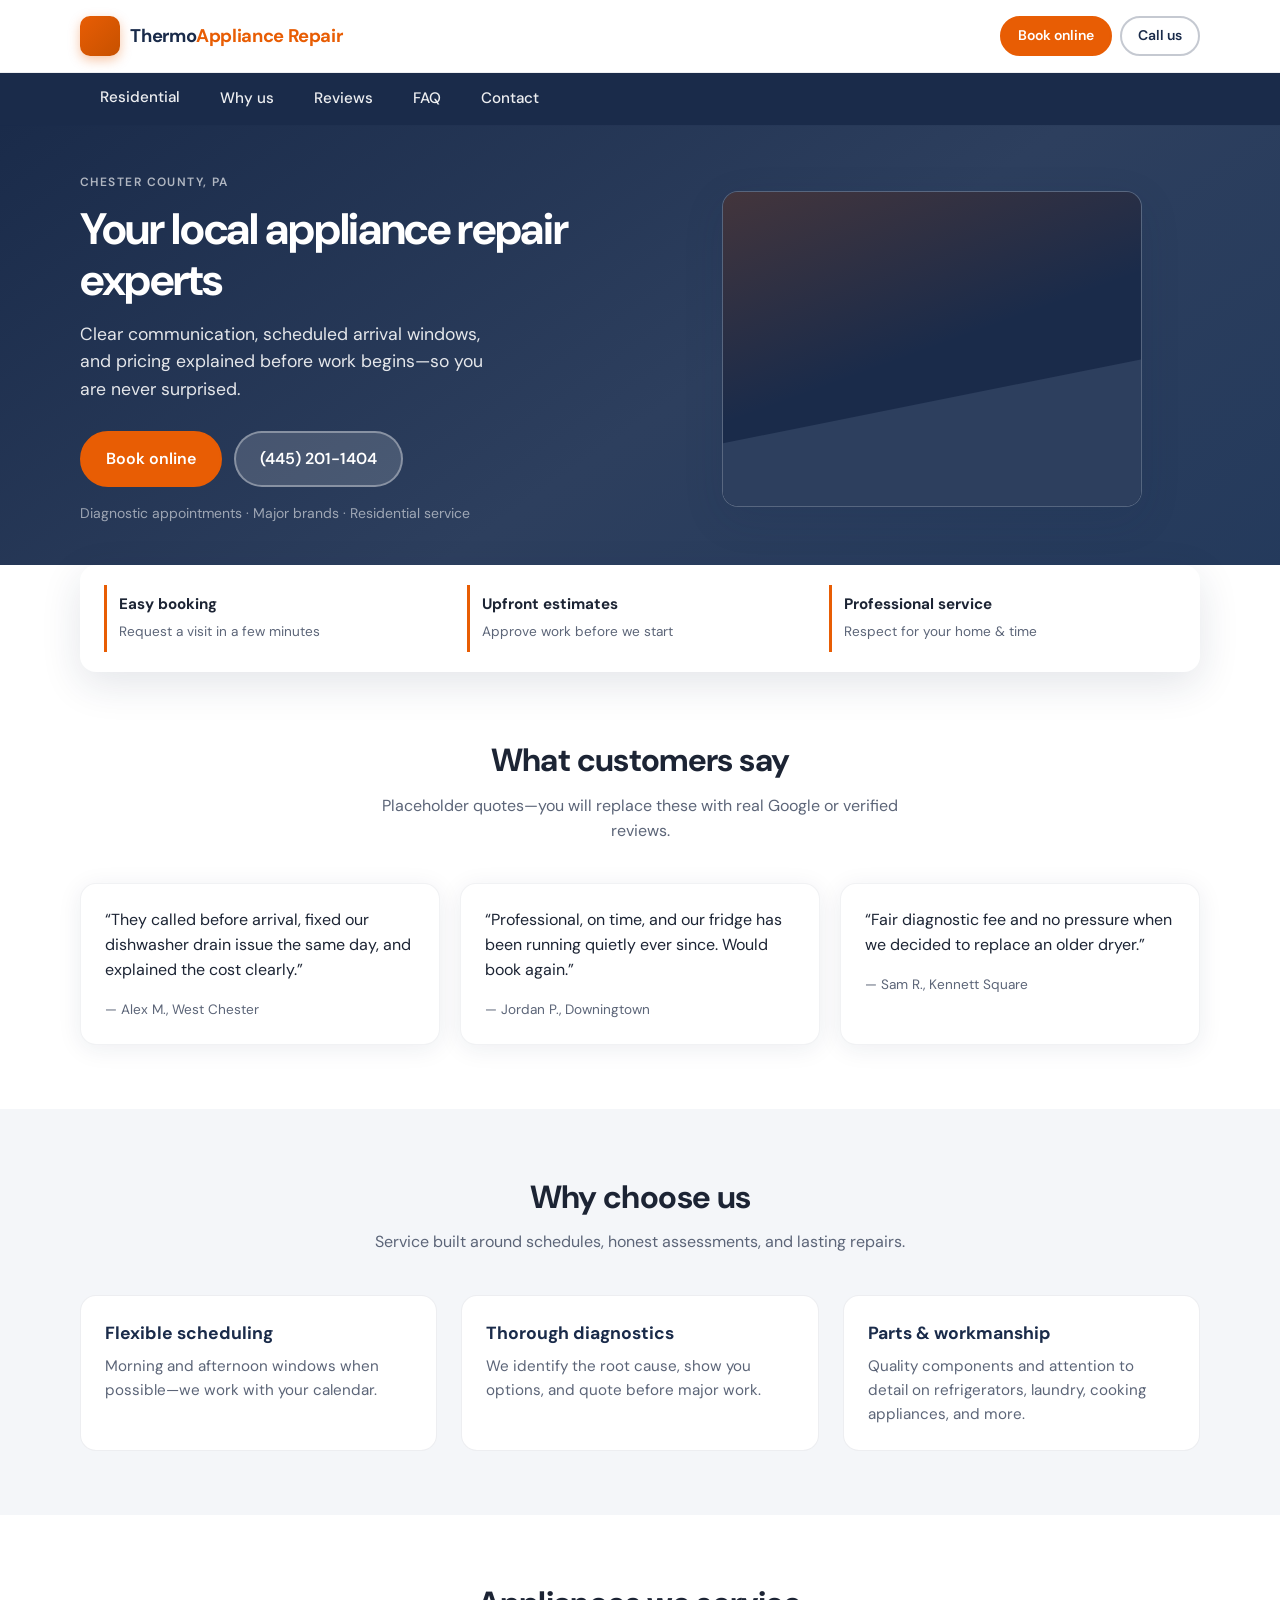
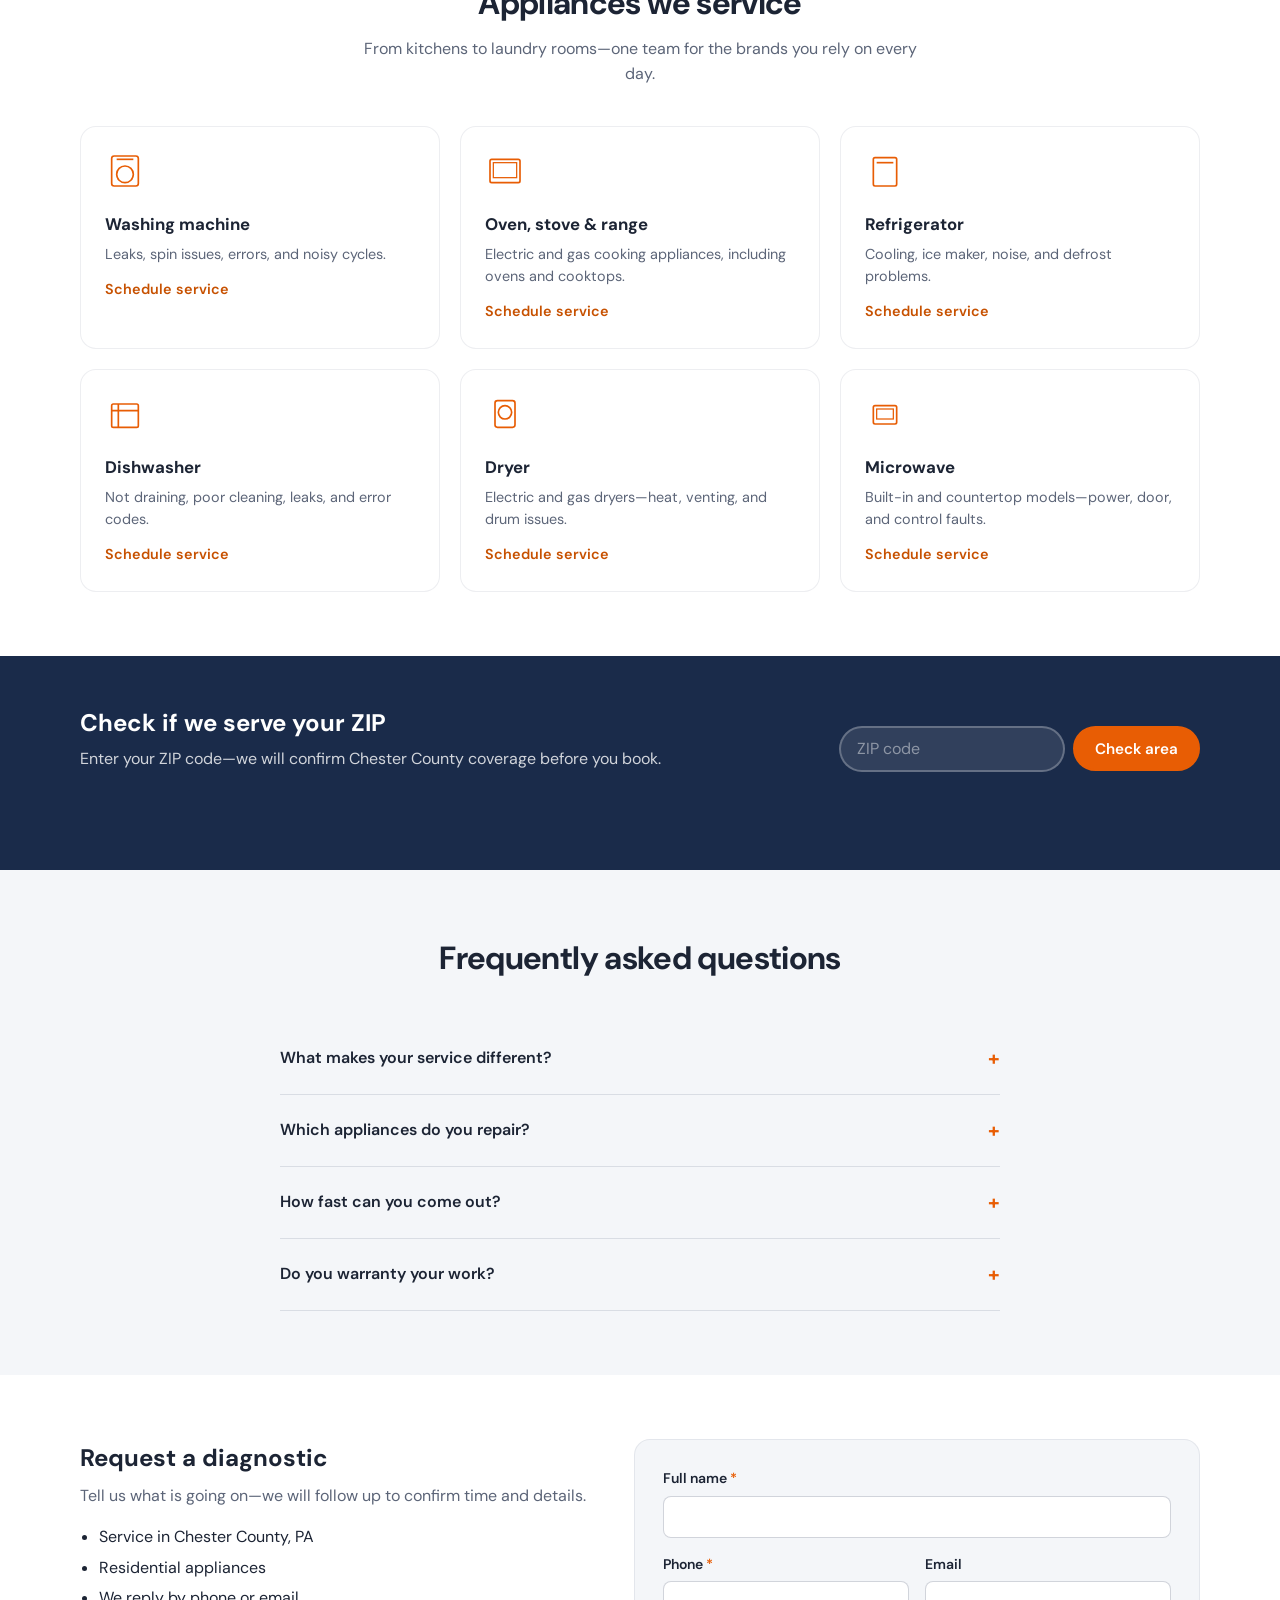
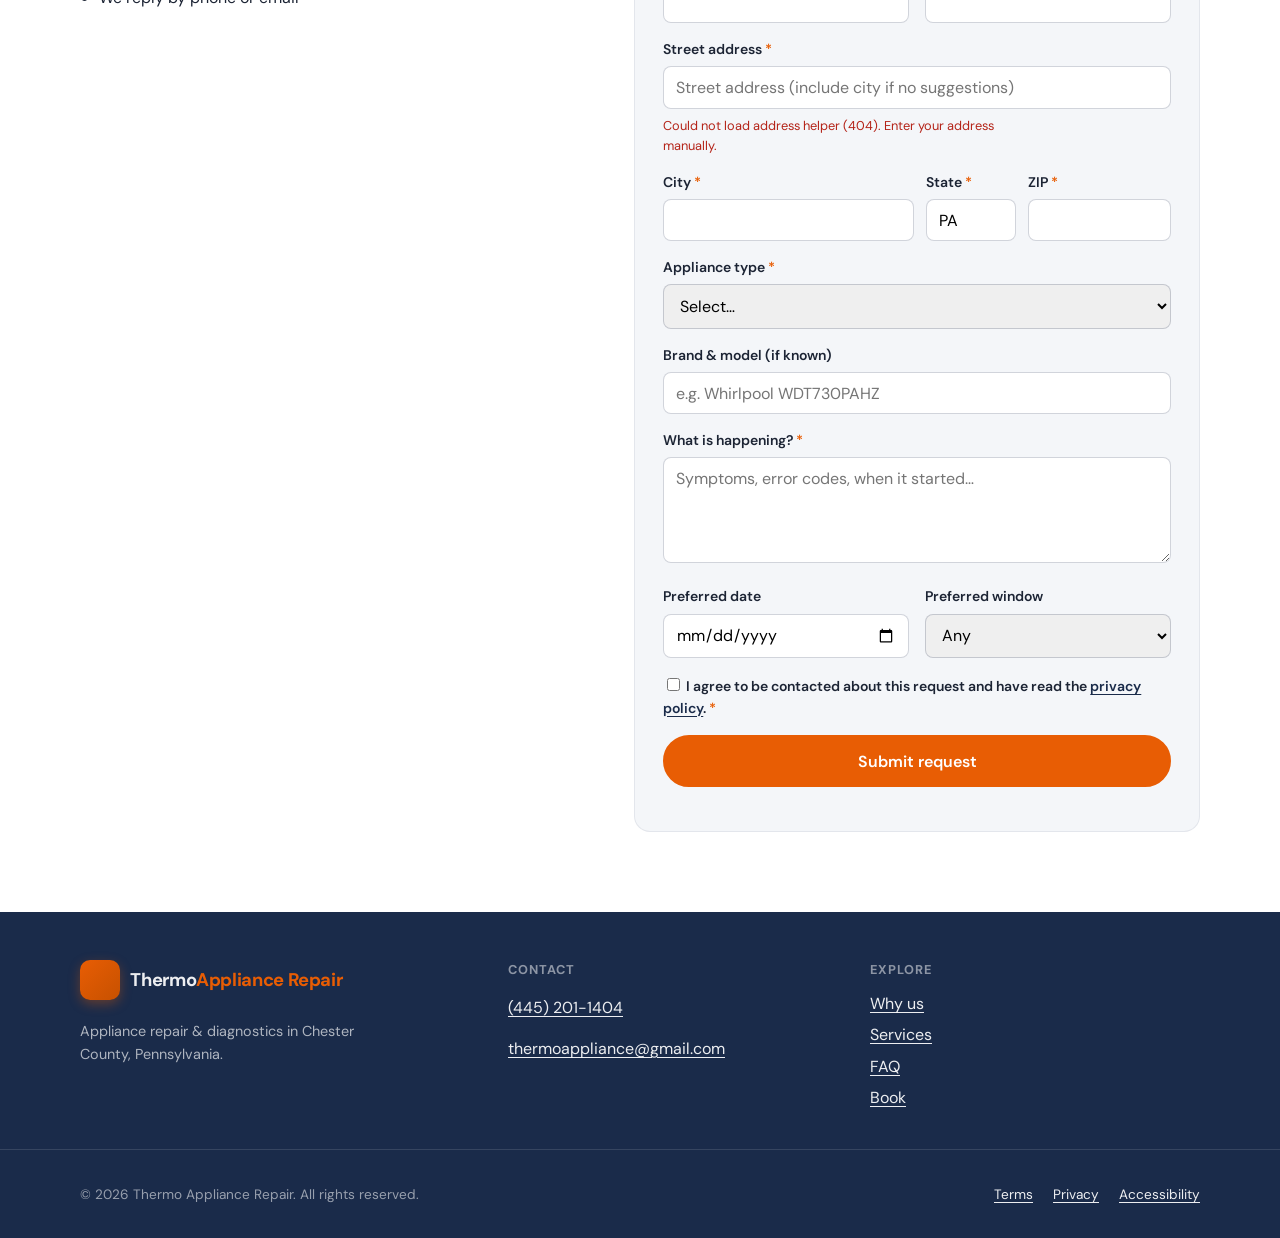
==== commit 4c578185: "adres fix" ====
--- a/index.html
+++ b/index.html
@@ -9,6 +9,7 @@
   <link rel="preconnect" href="https://fonts.gstatic.com" crossorigin />
   <link href="https://fonts.googleapis.com/css2?family=DM+Sans:ital,opsz,wght@0,9..40,400;0,9..40,500;0,9..40,600;0,9..40,700;1,9..40,400&display=swap" rel="stylesheet" />
   <link rel="stylesheet" href="assets/css/styles.css" />
+  <link rel="icon" href="/favicon.svg" type="image/svg+xml" />
 </head>
 <body>
   <a class="skip-link" href="#main">Skip to main content</a>
@@ -269,8 +270,11 @@
               </div>
             </div>
             <div class="form-row">
-              <label for="bf-address">Street address <span class="req">*</span></label>
-              <input id="bf-address" name="address" type="text" required autocomplete="street-address" placeholder="Start typing your street address" />
+              <label class="book-form__label-block">
+                <span class="book-form__label-text">Street address <span class="req">*</span></span>
+                <div id="bf-address-slot" class="bf-address-slot"></div>
+              </label>
+              <input type="hidden" id="bf-address" name="address" value="" />
               <p class="form-hint" id="bf-address-hint" role="status" aria-live="polite"></p>
             </div>
             <div class="form-row form-row--third">
--- a/assets/css/styles.css
+++ b/assets/css/styles.css
@@ -740,6 +740,28 @@
   margin-bottom: 0.35rem;
 }
 
+.book-form__label-block {
+  display: block;
+  margin: 0;
+  cursor: default;
+}
+
+.book-form__label-text {
+  display: block;
+  font-weight: 600;
+  font-size: 0.875rem;
+  margin-bottom: 0.35rem;
+}
+
+.bf-address-slot {
+  min-height: 2.75rem;
+}
+
+.bf-address-slot gmp-place-autocomplete {
+  display: block;
+  width: 100%;
+}
+
 .req {
   color: var(--color-orange);
 }
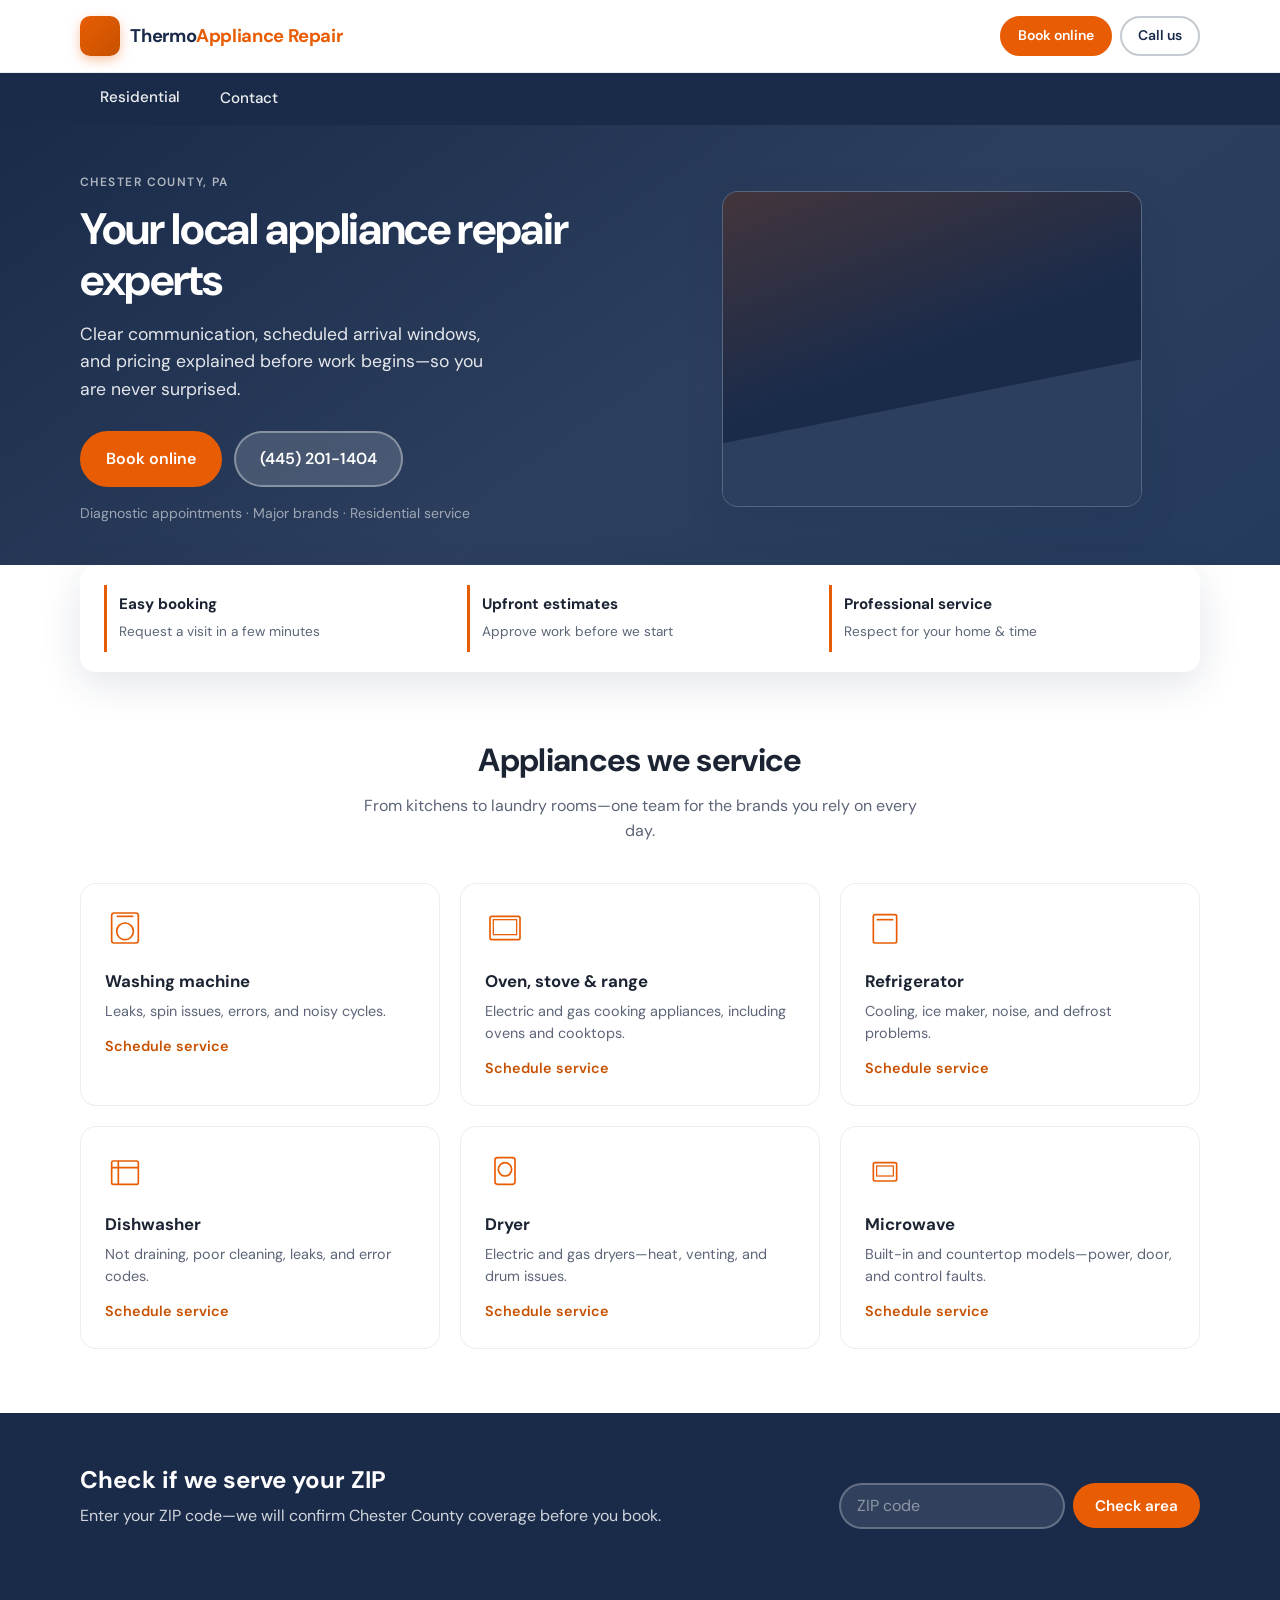
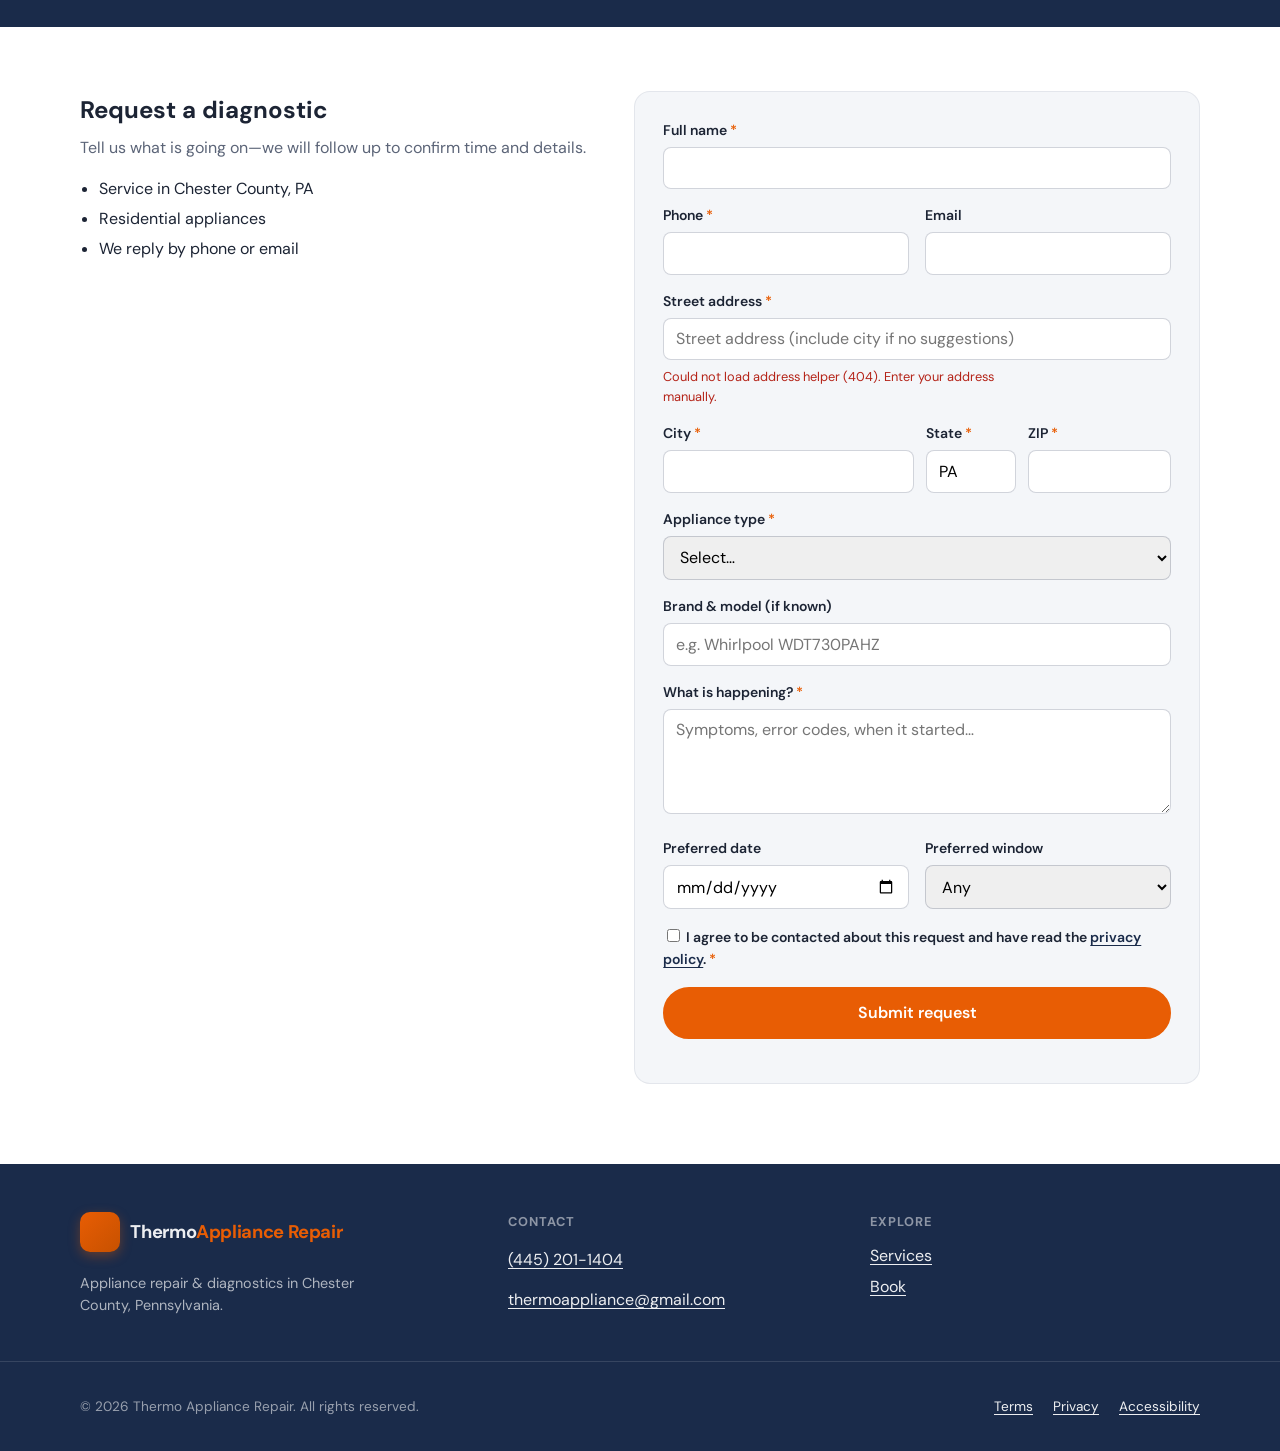
==== commit 33c0c1f3: "some sections deleted" ====
--- a/index.html
+++ b/index.html
@@ -2,7 +2,7 @@
 <html lang="en">
 <head>
   <meta charset="UTF-8" />
-  <meta name="viewport" content="width=device-width, initial-scale=1.0" />
+  <meta name="viewport" content="width=device-width, initial-scale=1.0, interactive-widget=resizes-content" />
   <title>Thermo Appliance Repair | Chester County, PA</title>
   <meta name="description" content="Thermo Appliance Repair — expert home appliance service in Chester County, Pennsylvania. Schedule diagnostics on your timeline." />
   <link rel="preconnect" href="https://fonts.googleapis.com" />
@@ -49,9 +49,6 @@
               </div>
             </div>
           </li>
-          <li><a class="nav-link" href="#why">Why us</a></li>
-          <li><a class="nav-link" href="#reviews">Reviews</a></li>
-          <li><a class="nav-link" href="#faq">FAQ</a></li>
           <li><a class="nav-link" href="#book">Contact</a></li>
         </ul>
       </div>
@@ -96,52 +93,6 @@
       </div>
     </section>
 
-    <section class="section" id="reviews">
-      <div class="container">
-        <div class="section-head">
-          <h2>What customers say</h2>
-          <p>Placeholder quotes—you will replace these with real Google or verified reviews.</p>
-        </div>
-        <div class="reviews-grid">
-          <blockquote class="review-card">
-            <p>“They called before arrival, fixed our dishwasher drain issue the same day, and explained the cost clearly.”</p>
-            <footer>— Alex M., West Chester</footer>
-          </blockquote>
-          <blockquote class="review-card">
-            <p>“Professional, on time, and our fridge has been running quietly ever since. Would book again.”</p>
-            <footer>— Jordan P., Downingtown</footer>
-          </blockquote>
-          <blockquote class="review-card">
-            <p>“Fair diagnostic fee and no pressure when we decided to replace an older dryer.”</p>
-            <footer>— Sam R., Kennett Square</footer>
-          </blockquote>
-        </div>
-      </div>
-    </section>
-
-    <section class="section section--alt" id="why">
-      <div class="container">
-        <div class="section-head">
-          <h2>Why choose us</h2>
-          <p>Service built around schedules, honest assessments, and lasting repairs.</p>
-        </div>
-        <ul class="feature-list">
-          <li>
-            <h3>Flexible scheduling</h3>
-            <p>Morning and afternoon windows when possible—we work with your calendar.</p>
-          </li>
-          <li>
-            <h3>Thorough diagnostics</h3>
-            <p>We identify the root cause, show you options, and quote before major work.</p>
-          </li>
-          <li>
-            <h3>Parts &amp; workmanship</h3>
-            <p>Quality components and attention to detail on refrigerators, laundry, cooking appliances, and more.</p>
-          </li>
-        </ul>
-      </div>
-    </section>
-
     <section class="section" id="services">
       <div class="container">
         <div class="section-head">
@@ -213,32 +164,6 @@
           <button type="submit" class="btn btn--primary">Check area</button>
         </form>
         <p class="zip-form__msg" id="zip-msg" role="status" aria-live="polite"></p>
-      </div>
-    </section>
-
-    <section class="section section--alt" id="faq">
-      <div class="container container--narrow">
-        <div class="section-head">
-          <h2>Frequently asked questions</h2>
-        </div>
-        <div class="faq" id="faq-list">
-          <details class="faq__item">
-            <summary>What makes your service different?</summary>
-            <p>We focus on punctuality, clear estimates, and leaving work areas tidy. You will know what we found and what it costs before we proceed.</p>
-          </details>
-          <details class="faq__item">
-            <summary>Which appliances do you repair?</summary>
-            <p>Major residential appliances including refrigerators, dishwashers, washers, electric and gas dryers, microwaves, and electric and gas ranges and ovens.</p>
-          </details>
-          <details class="faq__item">
-            <summary>How fast can you come out?</summary>
-            <p>Availability varies by season and route. Request a slot online or call—we will offer the next openings in Chester County.</p>
-          </details>
-          <details class="faq__item">
-            <summary>Do you warranty your work?</summary>
-            <p>Replace this with your real warranty terms for labor and parts.</p>
-          </details>
-        </div>
       </div>
     </section>
 
@@ -360,9 +285,7 @@
       <div>
         <h3 class="footer__title">Explore</h3>
         <ul class="footer__links">
-          <li><a href="#why">Why us</a></li>
           <li><a href="#services">Services</a></li>
-          <li><a href="#faq">FAQ</a></li>
           <li><a href="#book">Book</a></li>
         </ul>
       </div>
--- a/assets/css/styles.css
+++ b/assets/css/styles.css
@@ -24,6 +24,13 @@
 
 html {
   scroll-behavior: smooth;
+}
+
+/* Smooth scroll fights mobile browsers + virtual keyboard; dropdowns can pin to the wrong viewport */
+@media (max-width: 900px) {
+  html {
+    scroll-behavior: auto;
+  }
 }
 
 body {
@@ -467,73 +474,6 @@
   color: var(--color-muted);
 }
 
-/* Reviews */
-.reviews-grid {
-  display: grid;
-  grid-template-columns: repeat(3, 1fr);
-  gap: 1.25rem;
-}
-
-@media (max-width: 900px) {
-  .reviews-grid {
-    grid-template-columns: 1fr;
-  }
-}
-
-.review-card {
-  margin: 0;
-  padding: 1.5rem;
-  background: var(--color-white);
-  border-radius: var(--radius-lg);
-  box-shadow: 0 4px 24px rgba(26, 43, 74, 0.08);
-  border: 1px solid rgba(26, 43, 74, 0.06);
-}
-
-.review-card p {
-  margin: 0 0 1rem;
-  font-size: 1rem;
-}
-
-.review-card footer {
-  font-size: 0.85rem;
-  color: var(--color-muted);
-}
-
-/* Features */
-.feature-list {
-  list-style: none;
-  margin: 0;
-  padding: 0;
-  display: grid;
-  grid-template-columns: repeat(3, 1fr);
-  gap: 1.5rem;
-}
-
-@media (max-width: 800px) {
-  .feature-list {
-    grid-template-columns: 1fr;
-  }
-}
-
-.feature-list li {
-  padding: 1.5rem;
-  background: var(--color-white);
-  border-radius: var(--radius-lg);
-  border: 1px solid rgba(26, 43, 74, 0.08);
-}
-
-.feature-list h3 {
-  margin: 0 0 0.5rem;
-  font-size: 1.1rem;
-  color: var(--color-navy);
-}
-
-.feature-list p {
-  margin: 0;
-  color: var(--color-muted);
-  font-size: 0.95rem;
-}
-
 /* Services */
 .service-grid {
   display: grid;
@@ -651,44 +591,6 @@
   min-height: 1.25em;
 }
 
-/* FAQ */
-.faq__item {
-  border-bottom: 1px solid rgba(26, 43, 74, 0.12);
-  padding: 0.5rem 0;
-}
-
-.faq__item summary {
-  cursor: pointer;
-  font-weight: 600;
-  padding: 0.75rem 0;
-  list-style: none;
-  display: flex;
-  align-items: center;
-  justify-content: space-between;
-  gap: 1rem;
-}
-
-.faq__item summary::-webkit-details-marker {
-  display: none;
-}
-
-.faq__item summary::after {
-  content: "+";
-  font-size: 1.25rem;
-  color: var(--color-orange);
-  font-weight: 700;
-}
-
-.faq__item[open] summary::after {
-  content: "−";
-}
-
-.faq__item p {
-  margin: 0 0 1rem;
-  color: var(--color-muted);
-  font-size: 0.95rem;
-}
-
 /* Booking form */
 .book-grid {
   display: grid;
@@ -755,11 +657,35 @@
 
 .bf-address-slot {
   min-height: 2.75rem;
+  position: relative;
+  z-index: 40;
+  overflow-anchor: none;
 }
 
 .bf-address-slot gmp-place-autocomplete {
   display: block;
   width: 100%;
+  /* Widget defaults to color-scheme light+dark → dark OS theme = black field */
+  color-scheme: light;
+  background-color: var(--color-white);
+  color: var(--color-text);
+  border: 1px solid rgba(26, 43, 74, 0.2);
+  border-radius: 8px;
+  font-family: inherit;
+  font-size: 1rem;
+}
+
+.bf-address-slot gmp-place-autocomplete:focus-within {
+  outline: 2px solid var(--color-orange);
+  outline-offset: 1px;
+  border-color: transparent;
+}
+
+/* Prediction panel: keep above modals and limit height on small screens (shadow ::part) */
+.bf-address-slot gmp-place-autocomplete::part(prediction-list) {
+  z-index: 10060;
+  max-height: min(50dvh, 280px);
+  overflow-y: auto;
 }
 
 .req {
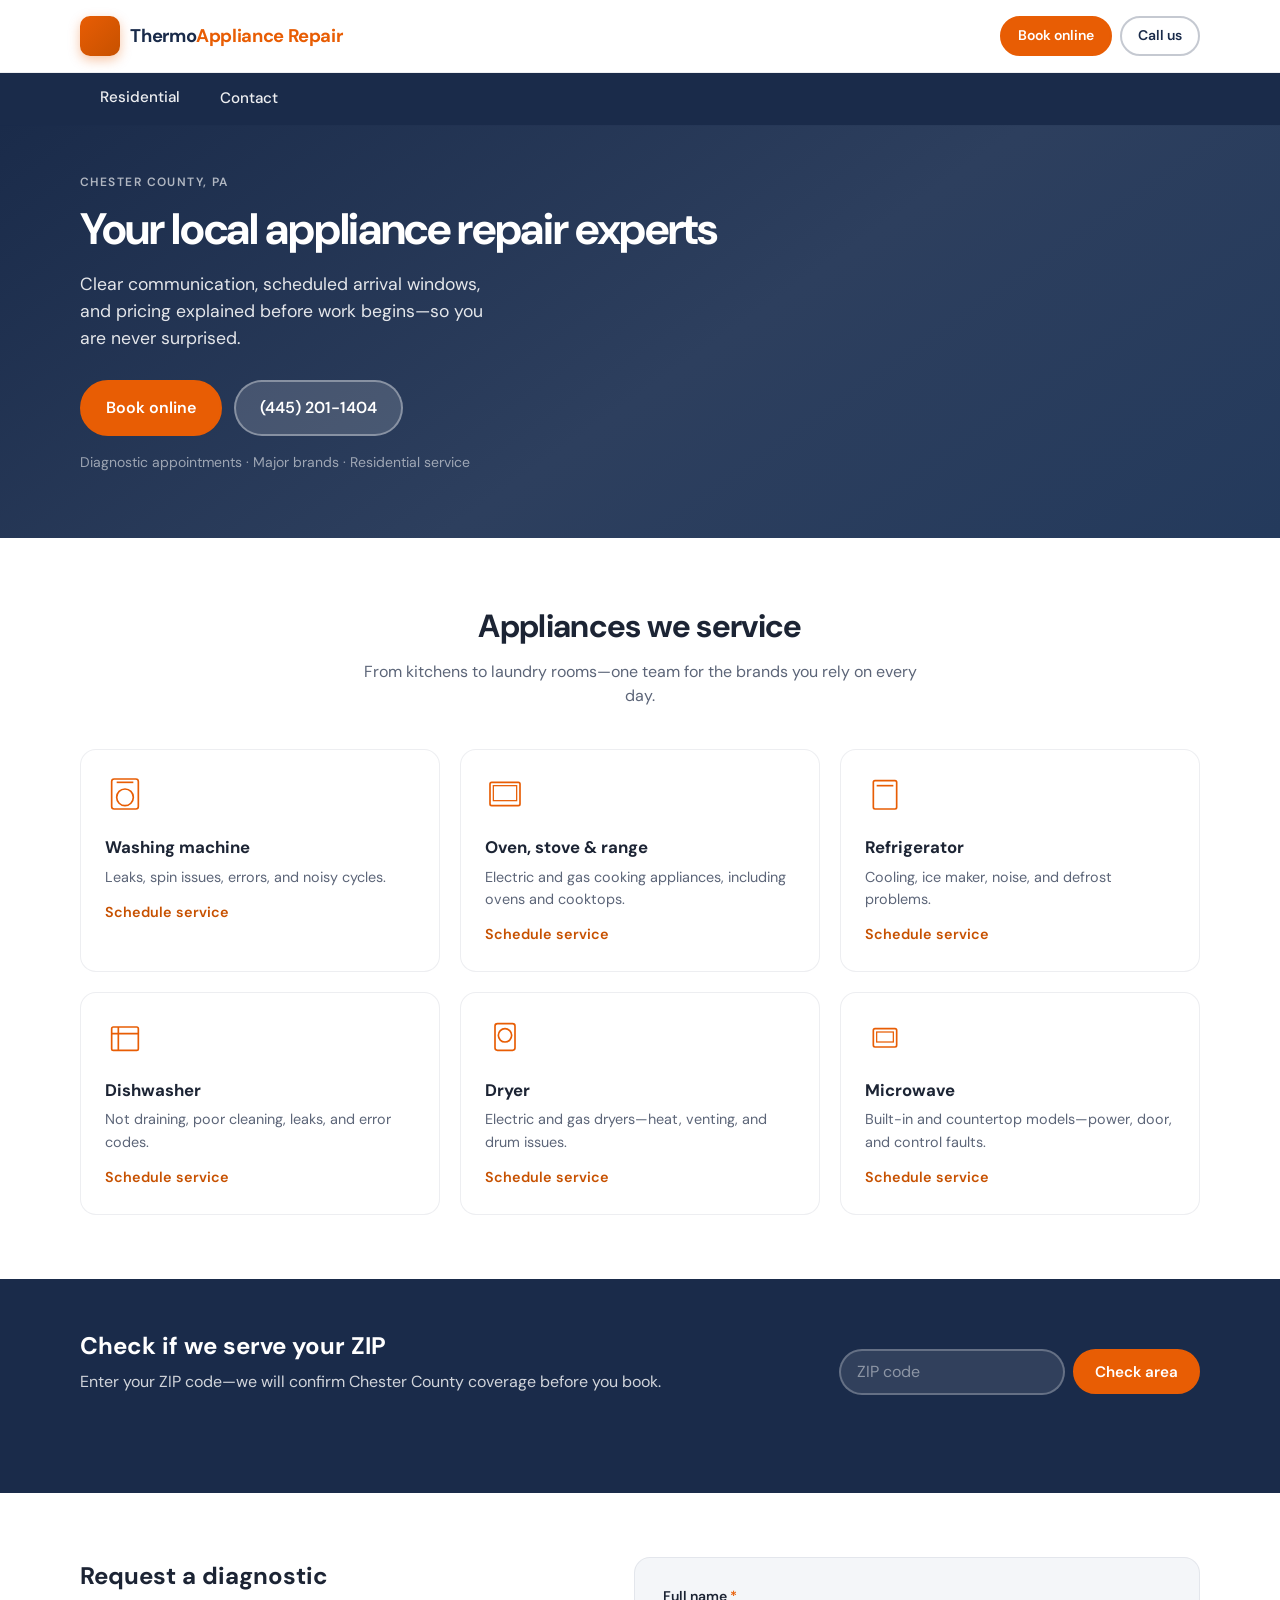
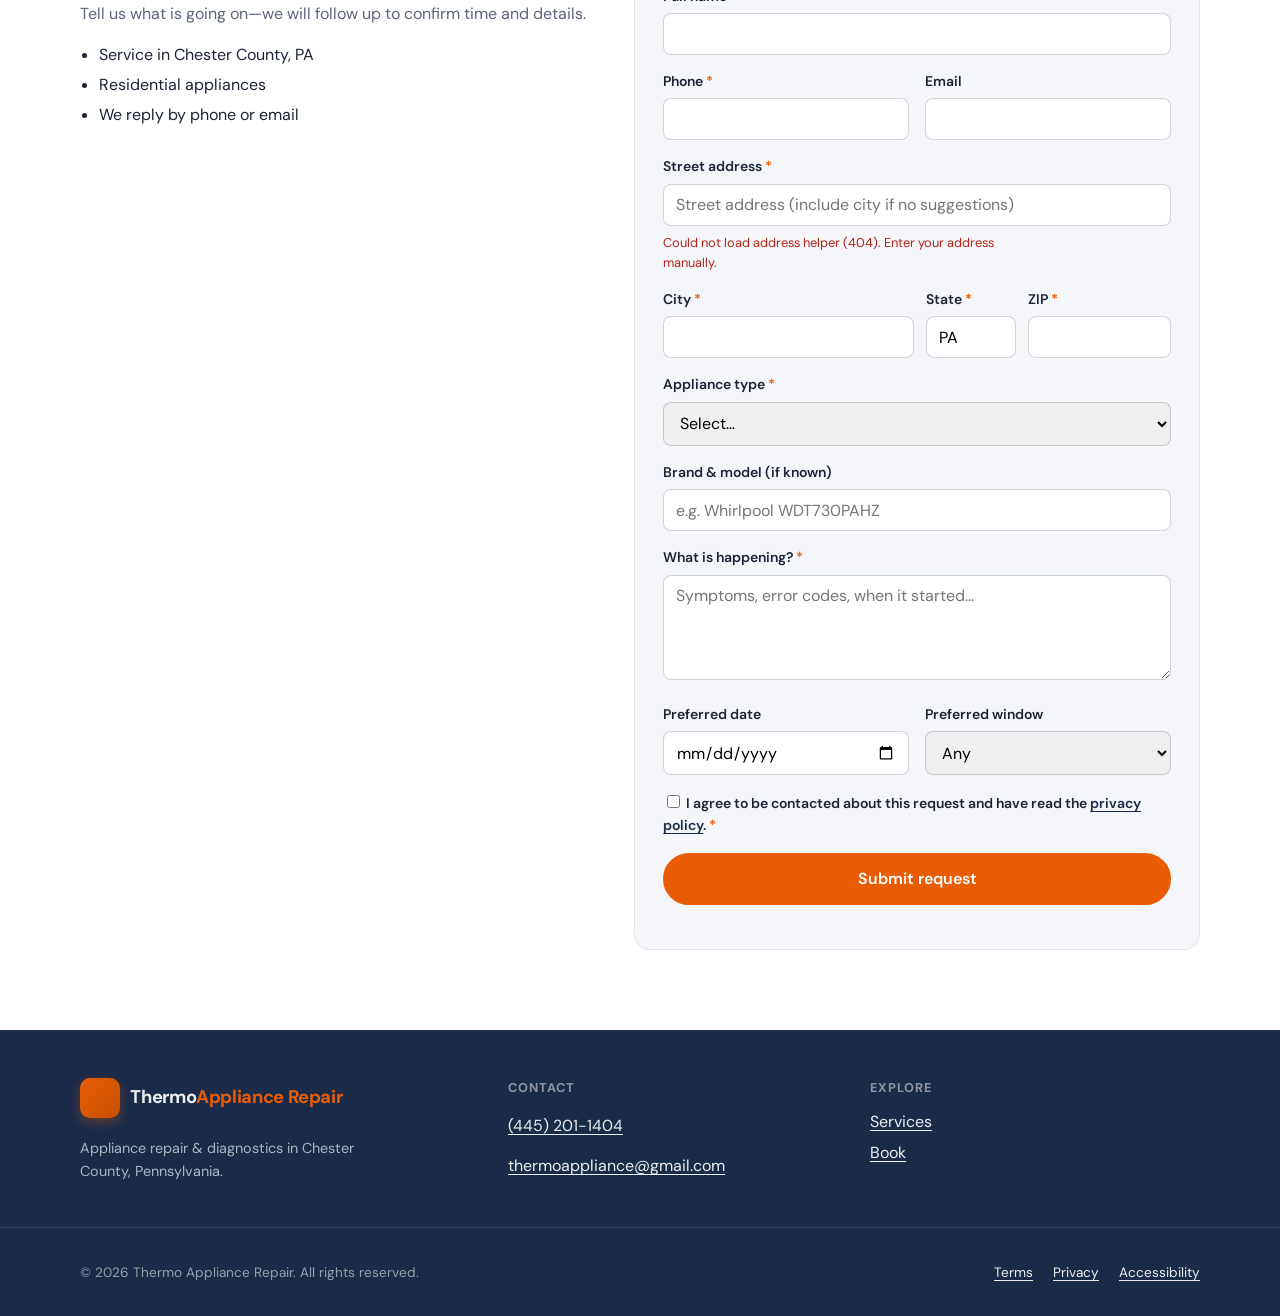
==== commit c966c1a8: "still deleting" ====
--- a/index.html
+++ b/index.html
@@ -68,28 +68,6 @@
           </div>
           <p class="hero__note">Diagnostic appointments · Major brands · Residential service</p>
         </div>
-        <div class="hero__visual" aria-hidden="true">
-          <div class="hero-card">
-            <div class="hero-card__img"></div>
-          </div>
-        </div>
-      </div>
-    </section>
-
-    <section class="strip">
-      <div class="container strip__inner">
-        <div class="strip__item">
-          <strong>Easy booking</strong>
-          <span>Request a visit in a few minutes</span>
-        </div>
-        <div class="strip__item">
-          <strong>Upfront estimates</strong>
-          <span>Approve work before we start</span>
-        </div>
-        <div class="strip__item">
-          <strong>Professional service</strong>
-          <span>Respect for your home &amp; time</span>
-        </div>
       </div>
     </section>
 
--- a/assets/css/styles.css
+++ b/assets/css/styles.css
@@ -319,16 +319,7 @@
 }
 
 .hero__grid {
-  display: grid;
-  grid-template-columns: 1fr 1fr;
-  gap: 3rem;
-  align-items: center;
-}
-
-@media (max-width: 900px) {
-  .hero__grid {
-    grid-template-columns: 1fr;
-  }
+  display: block;
 }
 
 .eyebrow {
@@ -365,69 +356,6 @@
   font-size: 0.875rem;
   color: rgba(255, 255, 255, 0.55);
   margin: 0;
-}
-
-.hero__visual {
-  display: flex;
-  justify-content: center;
-}
-
-.hero-card {
-  width: 100%;
-  max-width: 420px;
-  background: rgba(255, 255, 255, 0.08);
-  border: 1px solid rgba(255, 255, 255, 0.15);
-  border-radius: var(--radius-lg);
-  overflow: hidden;
-  box-shadow: var(--shadow);
-}
-
-.hero-card__img {
-  aspect-ratio: 4 / 3;
-  background:
-    linear-gradient(160deg, rgba(232, 93, 4, 0.2) 0%, transparent 50%),
-    url("data:image/svg+xml,%3Csvg xmlns='http://www.w3.org/2000/svg' viewBox='0 0 100 100'%3E%3Crect fill='%231a2b4a' width='100' height='100'/%3E%3Cpath fill='%232d3f5e' d='M0 60 L100 40 L100 100 L0 100 Z'/%3E%3C/svg%3E");
-  background-size: cover;
-}
-
-/* Strip */
-.strip {
-  background: var(--color-white);
-  margin-top: -1.5rem;
-  position: relative;
-  z-index: 2;
-}
-
-.strip__inner {
-  display: grid;
-  grid-template-columns: repeat(3, 1fr);
-  gap: 1rem;
-  background: var(--color-white);
-  border-radius: var(--radius-lg);
-  box-shadow: var(--shadow);
-  padding: 1.25rem 1.5rem;
-}
-
-@media (max-width: 700px) {
-  .strip__inner {
-    grid-template-columns: 1fr;
-  }
-}
-
-.strip__item {
-  padding: 0.5rem 0.75rem;
-  border-left: 3px solid var(--color-orange);
-}
-
-.strip__item strong {
-  display: block;
-  font-size: 0.95rem;
-  margin-bottom: 0.2rem;
-}
-
-.strip__item span {
-  font-size: 0.85rem;
-  color: var(--color-muted);
 }
 
 /* Sections */
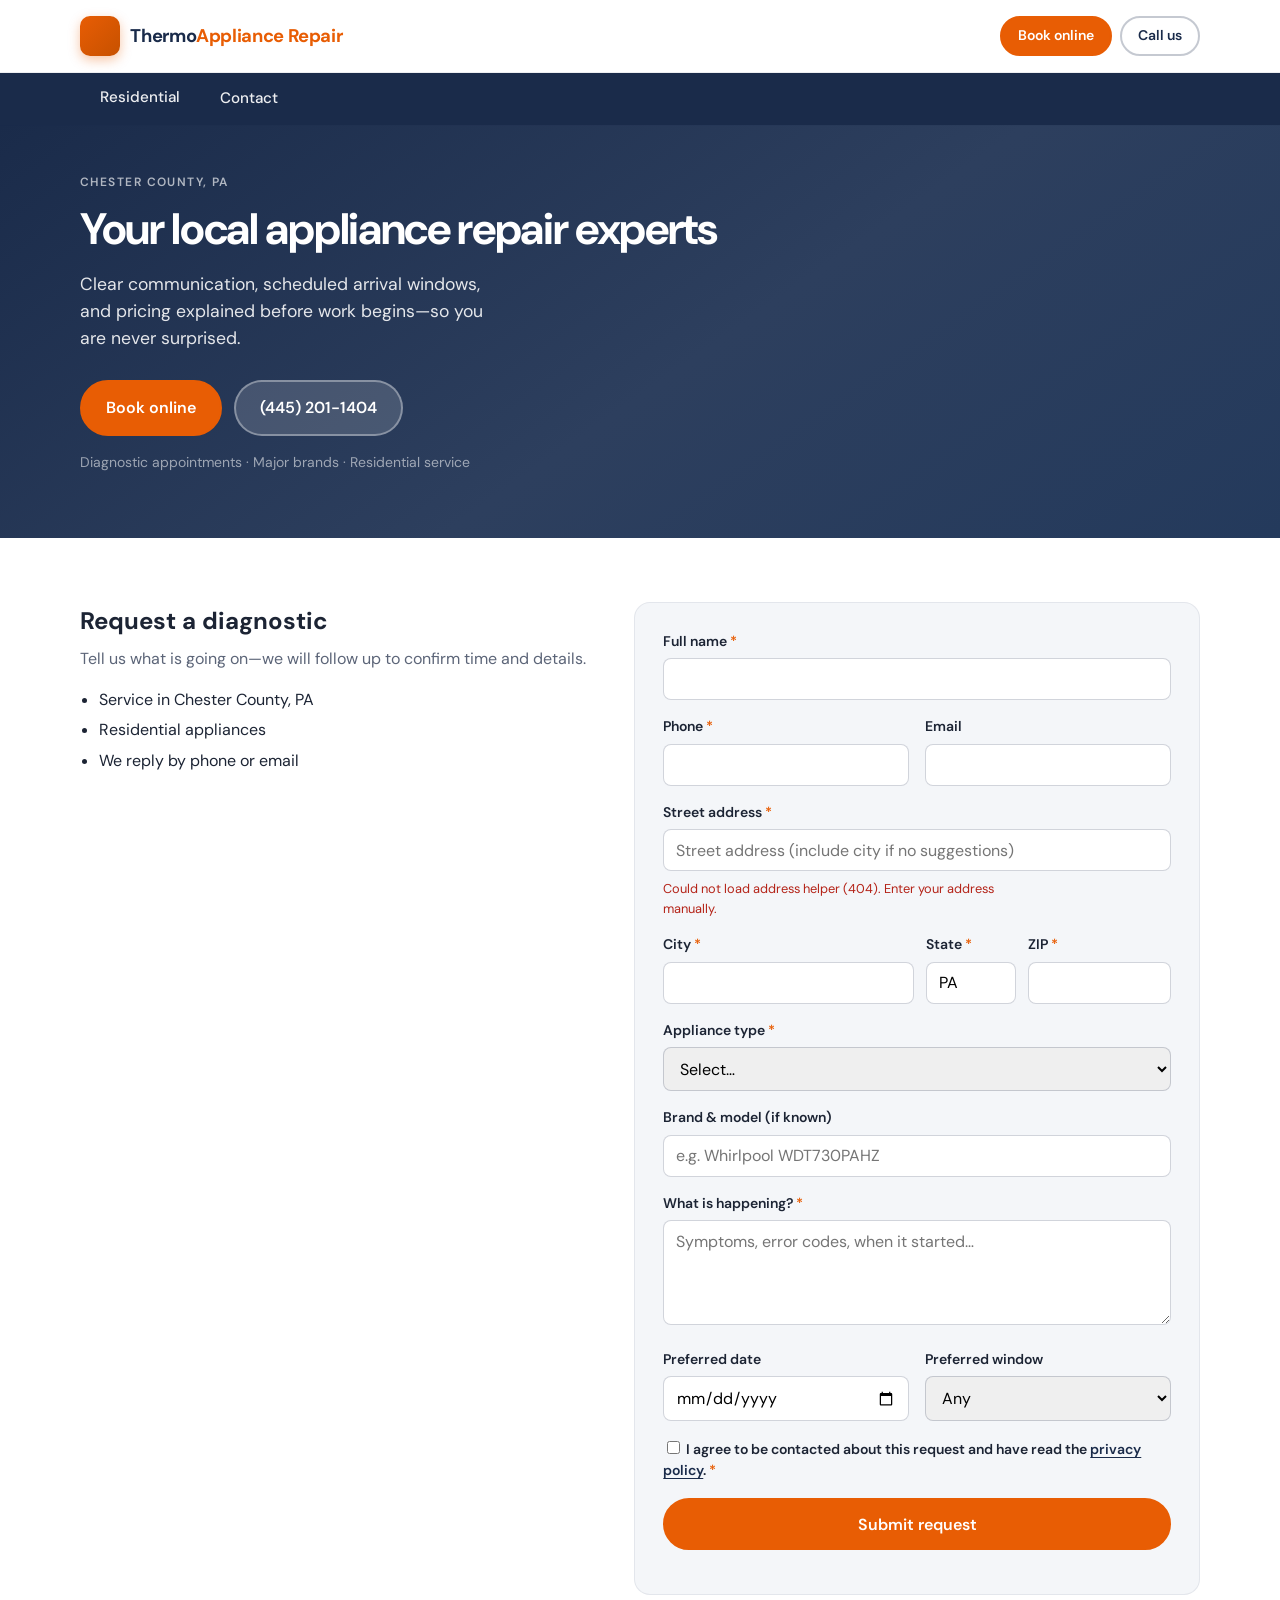
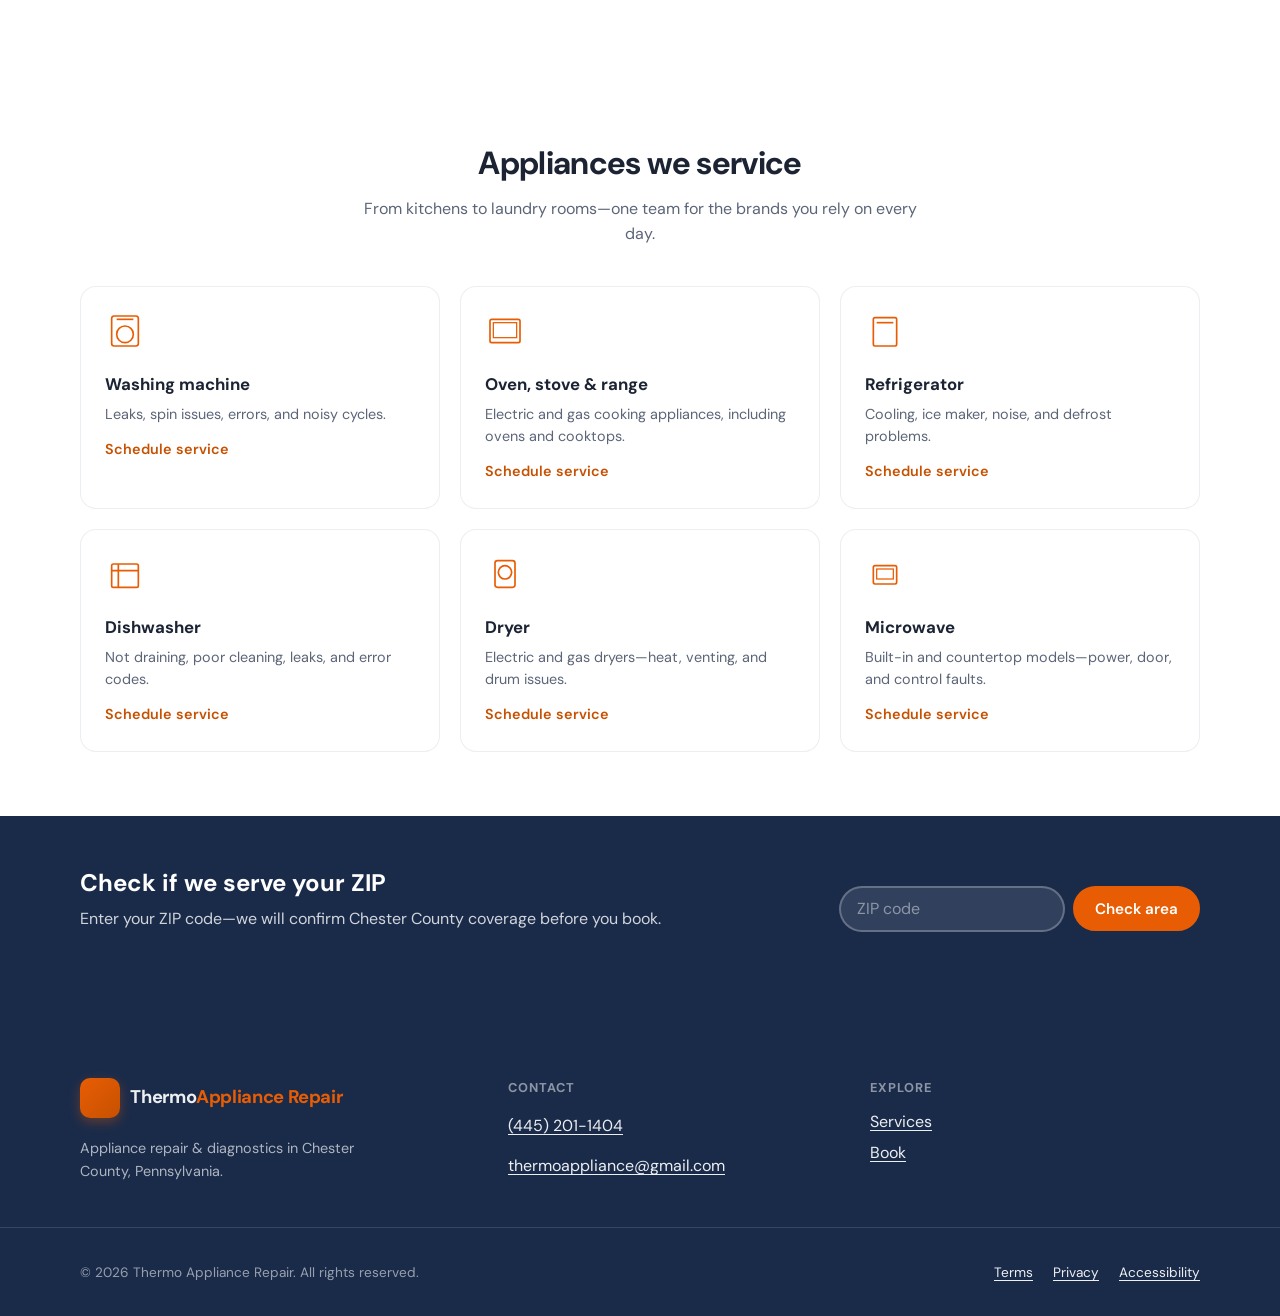
==== commit 6db392f1: "Request a diagnostic higher" ====
--- a/index.html
+++ b/index.html
@@ -71,80 +71,6 @@
       </div>
     </section>
 
-    <section class="section" id="services">
-      <div class="container">
-        <div class="section-head">
-          <h2>Appliances we service</h2>
-          <p>From kitchens to laundry rooms—one team for the brands you rely on every day.</p>
-        </div>
-        <div class="service-grid">
-          <article class="service-card">
-            <div class="service-card__icon" aria-hidden="true">
-              <svg viewBox="0 0 48 48" width="40" height="40"><rect x="8" y="6" width="32" height="36" rx="3" fill="none" stroke="currentColor" stroke-width="2"/><circle cx="24" cy="28" r="10" fill="none" stroke="currentColor" stroke-width="2"/><line x1="14" y1="10" x2="34" y2="10" stroke="currentColor" stroke-width="2"/></svg>
-            </div>
-            <h3>Washing machine</h3>
-            <p>Leaks, spin issues, errors, and noisy cycles.</p>
-            <a href="#book" class="text-link">Schedule service</a>
-          </article>
-          <article class="service-card">
-            <div class="service-card__icon" aria-hidden="true">
-              <svg viewBox="0 0 48 48" width="40" height="40"><rect x="6" y="10" width="36" height="28" rx="2" fill="none" stroke="currentColor" stroke-width="2"/><rect x="10" y="14" width="28" height="18" fill="none" stroke="currentColor" stroke-width="1.5"/></svg>
-            </div>
-            <h3>Oven, stove &amp; range</h3>
-            <p>Electric and gas cooking appliances, including ovens and cooktops.</p>
-            <a href="#book" class="text-link">Schedule service</a>
-          </article>
-          <article class="service-card">
-            <div class="service-card__icon" aria-hidden="true">
-              <svg viewBox="0 0 48 48" width="40" height="40"><rect x="10" y="8" width="28" height="34" rx="2" fill="none" stroke="currentColor" stroke-width="2"/><line x1="14" y1="14" x2="34" y2="14" stroke="currentColor" stroke-width="2"/></svg>
-            </div>
-            <h3>Refrigerator</h3>
-            <p>Cooling, ice maker, noise, and defrost problems.</p>
-            <a href="#book" class="text-link">Schedule service</a>
-          </article>
-          <article class="service-card">
-            <div class="service-card__icon" aria-hidden="true">
-              <svg viewBox="0 0 48 48" width="40" height="40"><rect x="8" y="12" width="32" height="28" rx="2" fill="none" stroke="currentColor" stroke-width="2"/><path d="M8 20h32M16 12v28" fill="none" stroke="currentColor" stroke-width="2"/></svg>
-            </div>
-            <h3>Dishwasher</h3>
-            <p>Not draining, poor cleaning, leaks, and error codes.</p>
-            <a href="#book" class="text-link">Schedule service</a>
-          </article>
-          <article class="service-card">
-            <div class="service-card__icon" aria-hidden="true">
-              <svg viewBox="0 0 48 48" width="40" height="40"><rect x="12" y="8" width="24" height="32" rx="3" fill="none" stroke="currentColor" stroke-width="2"/><circle cx="24" cy="22" r="8" fill="none" stroke="currentColor" stroke-width="2"/></svg>
-            </div>
-            <h3>Dryer</h3>
-            <p>Electric and gas dryers—heat, venting, and drum issues.</p>
-            <a href="#book" class="text-link">Schedule service</a>
-          </article>
-          <article class="service-card">
-            <div class="service-card__icon" aria-hidden="true">
-              <svg viewBox="0 0 48 48" width="40" height="40"><rect x="10" y="14" width="28" height="22" rx="2" fill="none" stroke="currentColor" stroke-width="2"/><rect x="14" y="18" width="20" height="12" fill="none" stroke="currentColor" stroke-width="1.5"/></svg>
-            </div>
-            <h3>Microwave</h3>
-            <p>Built-in and countertop models—power, door, and control faults.</p>
-            <a href="#book" class="text-link">Schedule service</a>
-          </article>
-        </div>
-      </div>
-    </section>
-
-    <section class="section section--cta">
-      <div class="container cta-locator">
-        <div>
-          <h2>Check if we serve your ZIP</h2>
-          <p>Enter your ZIP code—we will confirm Chester County coverage before you book.</p>
-        </div>
-        <form class="zip-form" id="zip-form" action="#" method="get">
-          <label class="visually-hidden" for="zip-input">ZIP code</label>
-          <input type="text" id="zip-input" name="zip" inputmode="numeric" pattern="[0-9]{5}" maxlength="5" placeholder="ZIP code" class="zip-form__input" />
-          <button type="submit" class="btn btn--primary">Check area</button>
-        </form>
-        <p class="zip-form__msg" id="zip-msg" role="status" aria-live="polite"></p>
-      </div>
-    </section>
-
     <section class="section section--book" id="book">
       <div class="container">
         <div class="book-grid">
@@ -244,6 +170,80 @@
         </div>
       </div>
     </section>
+
+    <section class="section" id="services">
+      <div class="container">
+        <div class="section-head">
+          <h2>Appliances we service</h2>
+          <p>From kitchens to laundry rooms—one team for the brands you rely on every day.</p>
+        </div>
+        <div class="service-grid">
+          <article class="service-card">
+            <div class="service-card__icon" aria-hidden="true">
+              <svg viewBox="0 0 48 48" width="40" height="40"><rect x="8" y="6" width="32" height="36" rx="3" fill="none" stroke="currentColor" stroke-width="2"/><circle cx="24" cy="28" r="10" fill="none" stroke="currentColor" stroke-width="2"/><line x1="14" y1="10" x2="34" y2="10" stroke="currentColor" stroke-width="2"/></svg>
+            </div>
+            <h3>Washing machine</h3>
+            <p>Leaks, spin issues, errors, and noisy cycles.</p>
+            <a href="#book" class="text-link">Schedule service</a>
+          </article>
+          <article class="service-card">
+            <div class="service-card__icon" aria-hidden="true">
+              <svg viewBox="0 0 48 48" width="40" height="40"><rect x="6" y="10" width="36" height="28" rx="2" fill="none" stroke="currentColor" stroke-width="2"/><rect x="10" y="14" width="28" height="18" fill="none" stroke="currentColor" stroke-width="1.5"/></svg>
+            </div>
+            <h3>Oven, stove &amp; range</h3>
+            <p>Electric and gas cooking appliances, including ovens and cooktops.</p>
+            <a href="#book" class="text-link">Schedule service</a>
+          </article>
+          <article class="service-card">
+            <div class="service-card__icon" aria-hidden="true">
+              <svg viewBox="0 0 48 48" width="40" height="40"><rect x="10" y="8" width="28" height="34" rx="2" fill="none" stroke="currentColor" stroke-width="2"/><line x1="14" y1="14" x2="34" y2="14" stroke="currentColor" stroke-width="2"/></svg>
+            </div>
+            <h3>Refrigerator</h3>
+            <p>Cooling, ice maker, noise, and defrost problems.</p>
+            <a href="#book" class="text-link">Schedule service</a>
+          </article>
+          <article class="service-card">
+            <div class="service-card__icon" aria-hidden="true">
+              <svg viewBox="0 0 48 48" width="40" height="40"><rect x="8" y="12" width="32" height="28" rx="2" fill="none" stroke="currentColor" stroke-width="2"/><path d="M8 20h32M16 12v28" fill="none" stroke="currentColor" stroke-width="2"/></svg>
+            </div>
+            <h3>Dishwasher</h3>
+            <p>Not draining, poor cleaning, leaks, and error codes.</p>
+            <a href="#book" class="text-link">Schedule service</a>
+          </article>
+          <article class="service-card">
+            <div class="service-card__icon" aria-hidden="true">
+              <svg viewBox="0 0 48 48" width="40" height="40"><rect x="12" y="8" width="24" height="32" rx="3" fill="none" stroke="currentColor" stroke-width="2"/><circle cx="24" cy="22" r="8" fill="none" stroke="currentColor" stroke-width="2"/></svg>
+            </div>
+            <h3>Dryer</h3>
+            <p>Electric and gas dryers—heat, venting, and drum issues.</p>
+            <a href="#book" class="text-link">Schedule service</a>
+          </article>
+          <article class="service-card">
+            <div class="service-card__icon" aria-hidden="true">
+              <svg viewBox="0 0 48 48" width="40" height="40"><rect x="10" y="14" width="28" height="22" rx="2" fill="none" stroke="currentColor" stroke-width="2"/><rect x="14" y="18" width="20" height="12" fill="none" stroke="currentColor" stroke-width="1.5"/></svg>
+            </div>
+            <h3>Microwave</h3>
+            <p>Built-in and countertop models—power, door, and control faults.</p>
+            <a href="#book" class="text-link">Schedule service</a>
+          </article>
+        </div>
+      </div>
+    </section>
+
+    <section class="section section--cta">
+      <div class="container cta-locator">
+        <div>
+          <h2>Check if we serve your ZIP</h2>
+          <p>Enter your ZIP code—we will confirm Chester County coverage before you book.</p>
+        </div>
+        <form class="zip-form" id="zip-form" action="#" method="get">
+          <label class="visually-hidden" for="zip-input">ZIP code</label>
+          <input type="text" id="zip-input" name="zip" inputmode="numeric" pattern="[0-9]{5}" maxlength="5" placeholder="ZIP code" class="zip-form__input" />
+          <button type="submit" class="btn btn--primary">Check area</button>
+        </form>
+        <p class="zip-form__msg" id="zip-msg" role="status" aria-live="polite"></p>
+      </div>
+    </section>
   </main>
 
   <footer class="site-footer" id="footer">
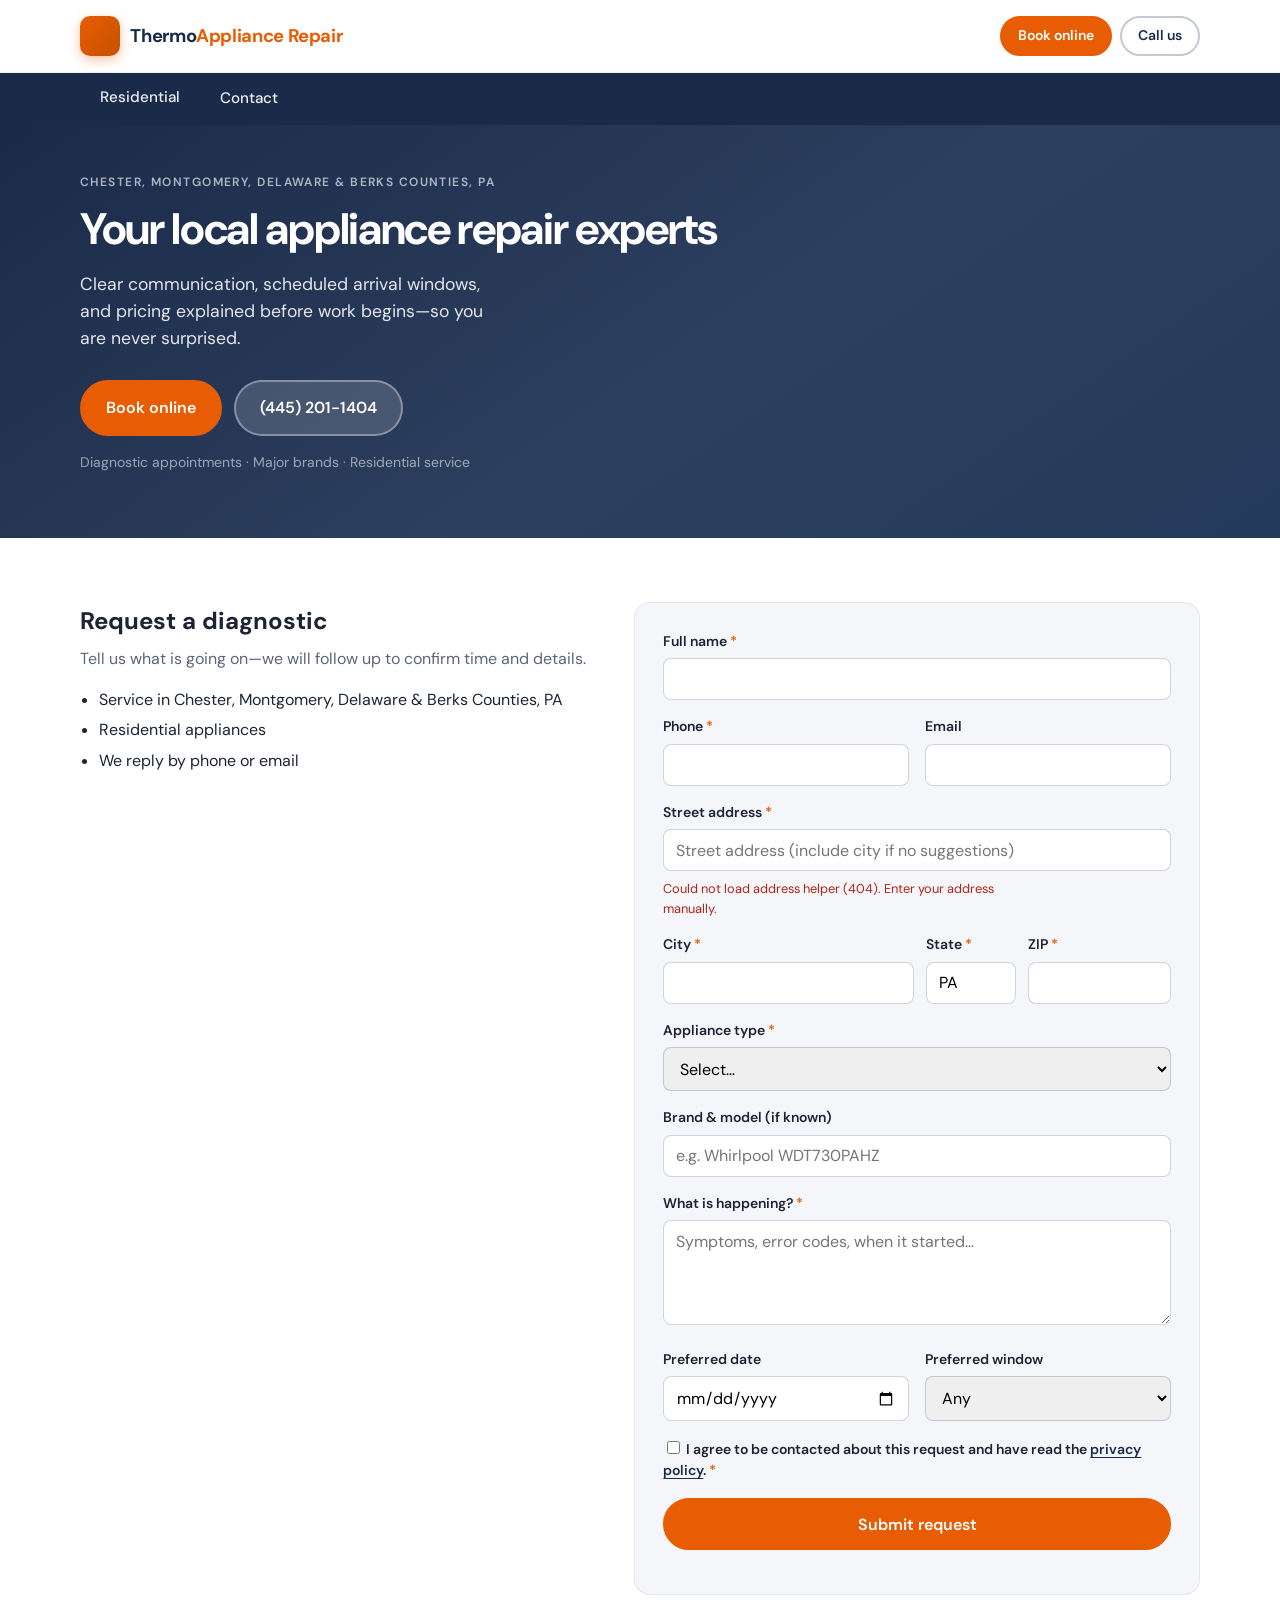
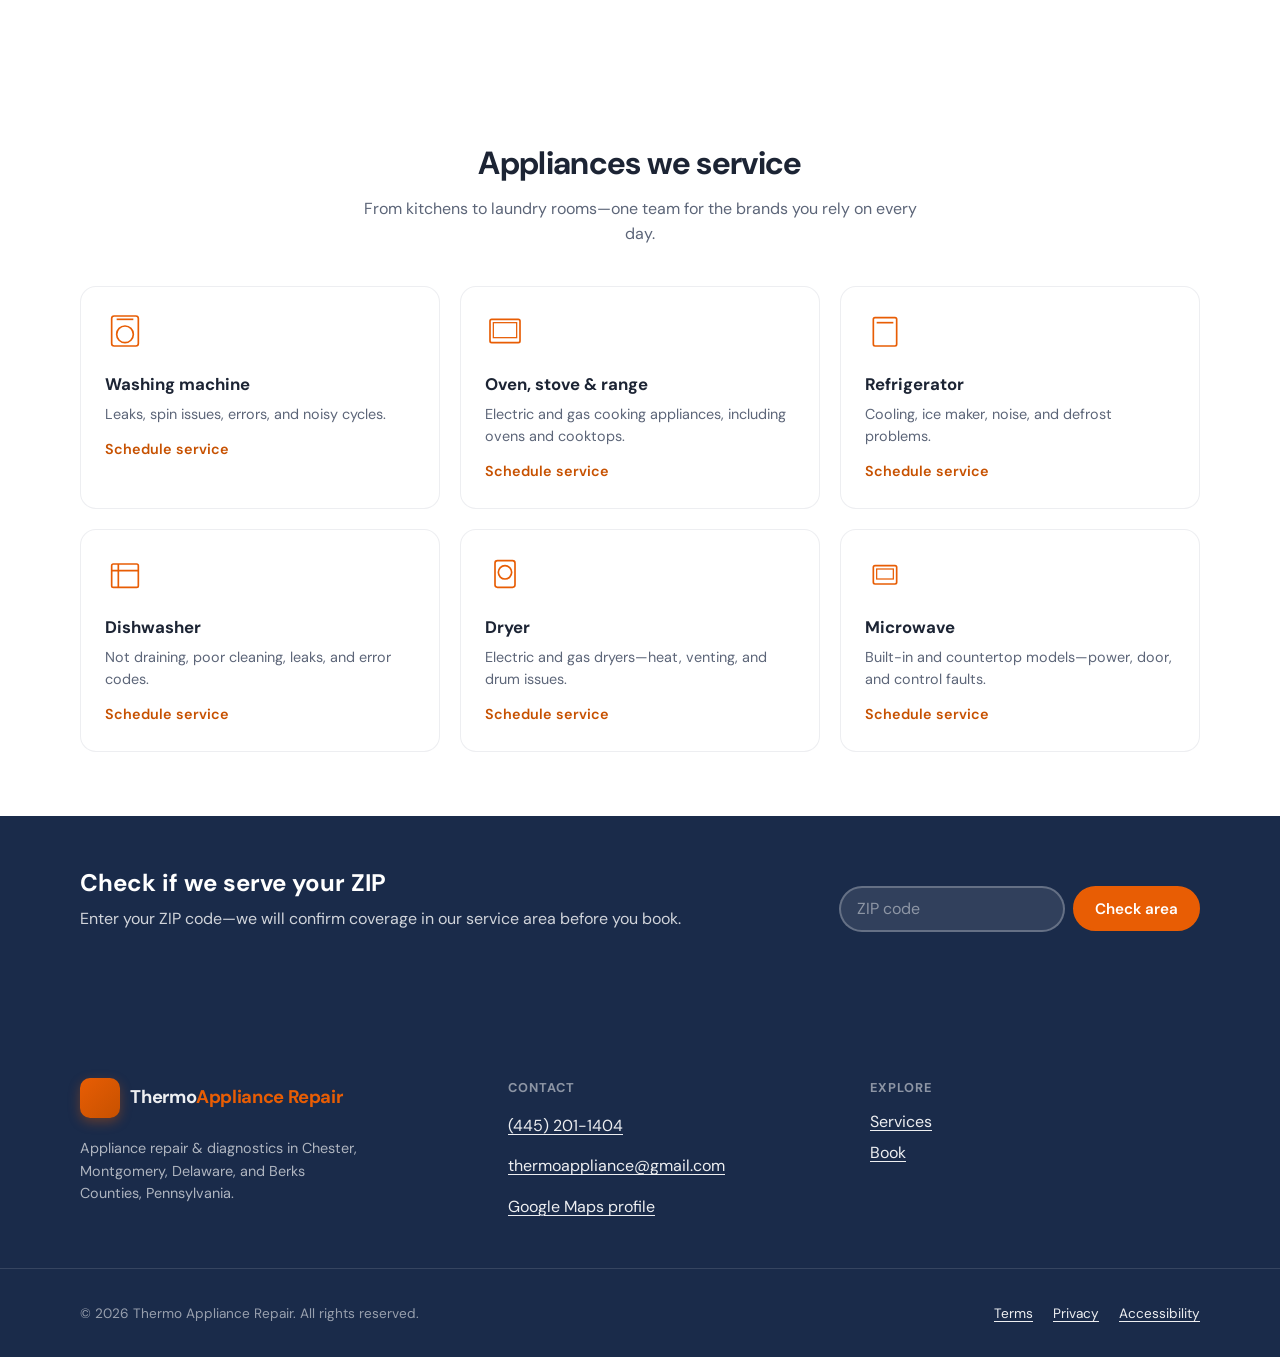
==== commit d7bc1d9f: "Expand service ZIPs and four-county coverage; add Google Maps link. Co-authored-by: Cursor <cursorag" ====
--- a/index.html
+++ b/index.html
@@ -3,8 +3,8 @@
 <head>
   <meta charset="UTF-8" />
   <meta name="viewport" content="width=device-width, initial-scale=1.0, interactive-widget=resizes-content" />
-  <title>Thermo Appliance Repair | Chester County, PA</title>
-  <meta name="description" content="Thermo Appliance Repair — expert home appliance service in Chester County, Pennsylvania. Schedule diagnostics on your timeline." />
+  <title>Thermo Appliance Repair | Chester, Montgomery, Delaware &amp; Berks Counties, PA</title>
+  <meta name="description" content="Thermo Appliance Repair — expert home appliance service in Chester, Montgomery, Delaware, and Berks Counties, Pennsylvania. Schedule diagnostics on your timeline." />
   <link rel="preconnect" href="https://fonts.googleapis.com" />
   <link rel="preconnect" href="https://fonts.gstatic.com" crossorigin />
   <link href="https://fonts.googleapis.com/css2?family=DM+Sans:ital,opsz,wght@0,9..40,400;0,9..40,500;0,9..40,600;0,9..40,700;1,9..40,400&display=swap" rel="stylesheet" />
@@ -59,7 +59,7 @@
     <section class="hero">
       <div class="container hero__grid">
         <div class="hero__copy">
-          <p class="eyebrow">Chester County, PA</p>
+          <p class="eyebrow">Chester, Montgomery, Delaware &amp; Berks Counties, PA</p>
           <h1>Your local appliance repair experts</h1>
           <p class="lead">Clear communication, scheduled arrival windows, and pricing explained before work begins—so you are never surprised.</p>
           <div class="hero__ctas">
@@ -78,7 +78,7 @@
             <h2>Request a diagnostic</h2>
             <p>Tell us what is going on—we will follow up to confirm time and details.</p>
             <ul class="check-list">
-              <li>Service in Chester County, PA</li>
+              <li>Service in Chester, Montgomery, Delaware &amp; Berks Counties, PA</li>
               <li>Residential appliances</li>
               <li>We reply by phone or email</li>
             </ul>
@@ -234,7 +234,7 @@
       <div class="container cta-locator">
         <div>
           <h2>Check if we serve your ZIP</h2>
-          <p>Enter your ZIP code—we will confirm Chester County coverage before you book.</p>
+          <p>Enter your ZIP code—we will confirm coverage in our service area before you book.</p>
         </div>
         <form class="zip-form" id="zip-form" action="#" method="get">
           <label class="visually-hidden" for="zip-input">ZIP code</label>
@@ -253,12 +253,13 @@
           <span class="logo__mark" aria-hidden="true"></span>
           <span class="logo__text">Thermo<span>Appliance Repair</span></span>
         </a>
-        <p class="footer__tag">Appliance repair &amp; diagnostics in Chester County, Pennsylvania.</p>
+        <p class="footer__tag">Appliance repair &amp; diagnostics in Chester, Montgomery, Delaware, and Berks Counties, Pennsylvania.</p>
       </div>
       <div>
         <h3 class="footer__title">Contact</h3>
         <p><a href="tel:+14452011404">(445) 201-1404</a></p>
         <p><a href="mailto:thermoappliance@gmail.com">thermoappliance@gmail.com</a></p>
+        <p><a href="https://maps.app.goo.gl/FHa1eZgHEsWtQhZz7" target="_blank" rel="noopener noreferrer">Google Maps profile</a></p>
       </div>
       <div>
         <h3 class="footer__title">Explore</h3>
@@ -285,7 +286,30 @@
     <div class="modal__panel">
       <button type="button" class="modal__close" data-close-modal aria-label="Close">&times;</button>
       <h2 id="zip-modal-title">Service area</h2>
-      <p id="zip-modal-body">We currently prioritize Chester County, PA. Replace this copy with your exact towns and ZIP list.</p>
+      <div id="zip-modal-body">
+        <p>We service Chester, Montgomery, Delaware, and Berks Counties, PA—including these towns and ZIP codes:</p>
+        <ul class="modal__service-area">
+          <li>Devon, PA 19333</li>
+          <li>Exton, PA 19341</li>
+          <li>Paoli, PA 19301</li>
+          <li>Wayne, PA 19087</li>
+          <li>Berwyn, PA 19312</li>
+          <li>Trappe, PA 19426</li>
+          <li>Ardmore, PA 19003</li>
+          <li>Malvern, PA 19355</li>
+          <li>Linfield, PA 19468</li>
+          <li>Bryn Mawr, PA 19010</li>
+          <li>Pottstown, PA 19464</li>
+          <li>Pottstown, PA 19465</li>
+          <li>Villanova, PA 19085</li>
+          <li>Spring City, PA 19475</li>
+          <li>Phoenixville, PA 19460</li>
+          <li>West Chester, PA 19380</li>
+          <li>Chester Springs, PA 19425</li>
+          <li>King of Prussia, PA 19406</li>
+          <li>East Norriton Township, PA 19403</li>
+        </ul>
+      </div>
       <button type="button" class="btn btn--primary" data-close-modal>OK</button>
     </div>
   </div>
--- a/assets/css/styles.css
+++ b/assets/css/styles.css
@@ -816,6 +816,19 @@
   box-shadow: var(--shadow);
 }
 
+.modal__service-area {
+  margin: 0 0 1.25rem;
+  padding-left: 1.25rem;
+  max-height: min(50vh, 320px);
+  overflow-y: auto;
+  font-size: 0.9rem;
+  line-height: 1.45;
+}
+
+.modal__service-area li {
+  margin-bottom: 0.25rem;
+}
+
 .modal__panel h2 {
   margin-top: 0;
 }
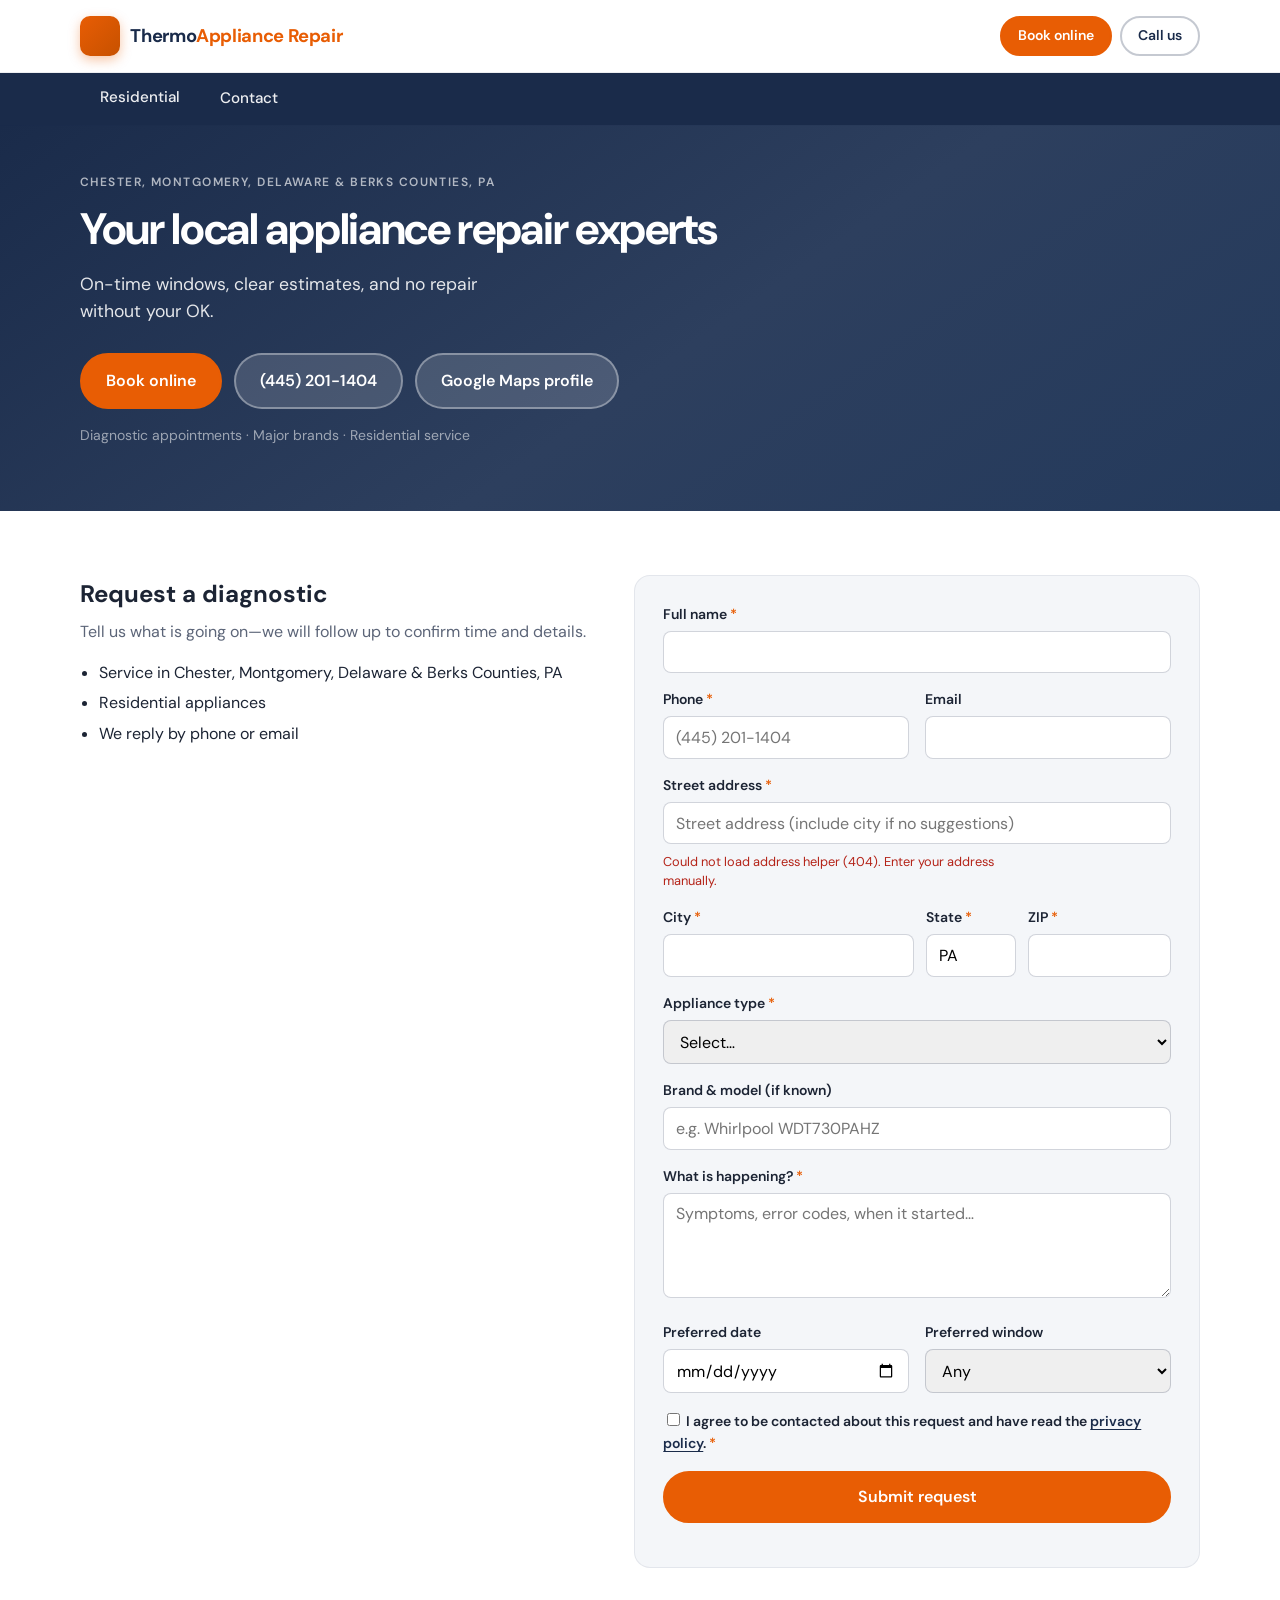
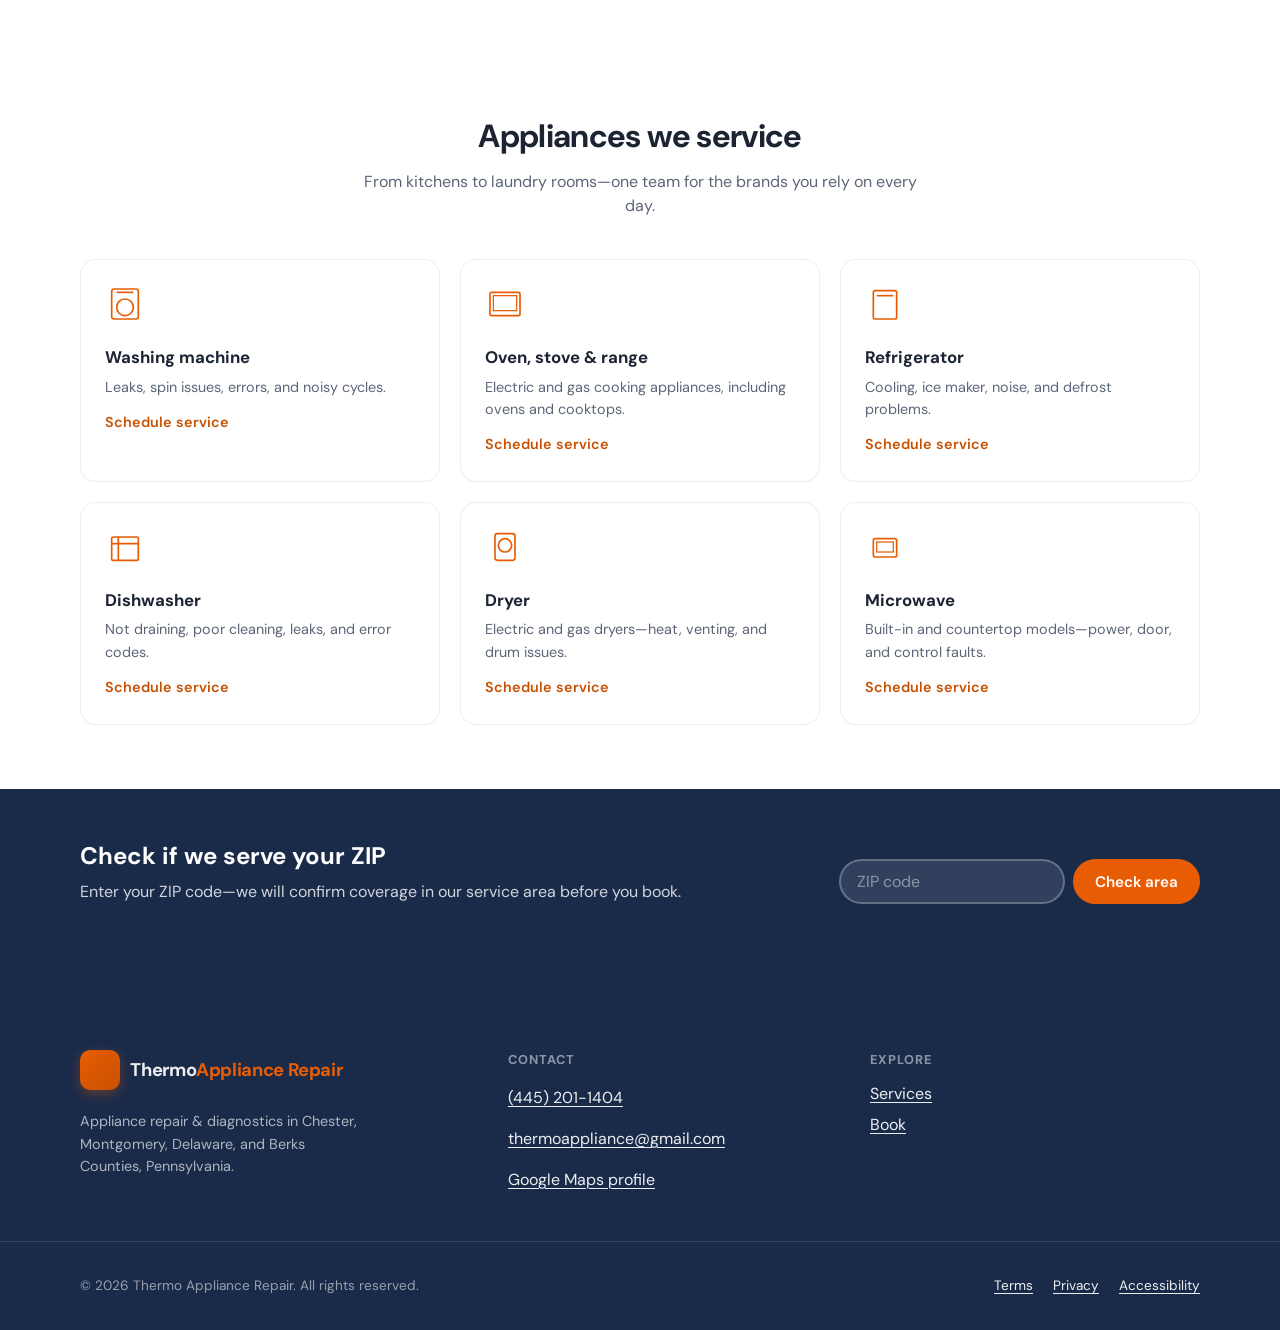
==== commit 2edc9df8: "Update hero copy and Google Maps CTA; validate US phone on book form. Co-authored-by: Cursor <cursor" ====
--- a/index.html
+++ b/index.html
@@ -61,10 +61,11 @@
         <div class="hero__copy">
           <p class="eyebrow">Chester, Montgomery, Delaware &amp; Berks Counties, PA</p>
           <h1>Your local appliance repair experts</h1>
-          <p class="lead">Clear communication, scheduled arrival windows, and pricing explained before work begins—so you are never surprised.</p>
+          <p class="lead">On-time windows, clear estimates, and no repair without your OK.</p>
           <div class="hero__ctas">
             <a href="#book" class="btn btn--primary btn--lg">Book online</a>
             <a href="tel:+14452011404" class="btn btn--ghost btn--lg">(445) 201-1404</a>
+            <a href="https://maps.app.goo.gl/FHa1eZgHEsWtQhZz7" class="btn btn--ghost btn--lg" target="_blank" rel="noopener noreferrer">Google Maps profile</a>
           </div>
           <p class="hero__note">Diagnostic appointments · Major brands · Residential service</p>
         </div>
@@ -91,7 +92,7 @@
             <div class="form-row form-row--half">
               <div>
                 <label for="bf-phone">Phone <span class="req">*</span></label>
-                <input id="bf-phone" name="phone" type="tel" required autocomplete="tel" />
+                <input id="bf-phone" name="phone" type="tel" required autocomplete="tel" inputmode="tel" placeholder="(445) 201-1404" />
               </div>
               <div>
                 <label for="bf-email">Email</label>
